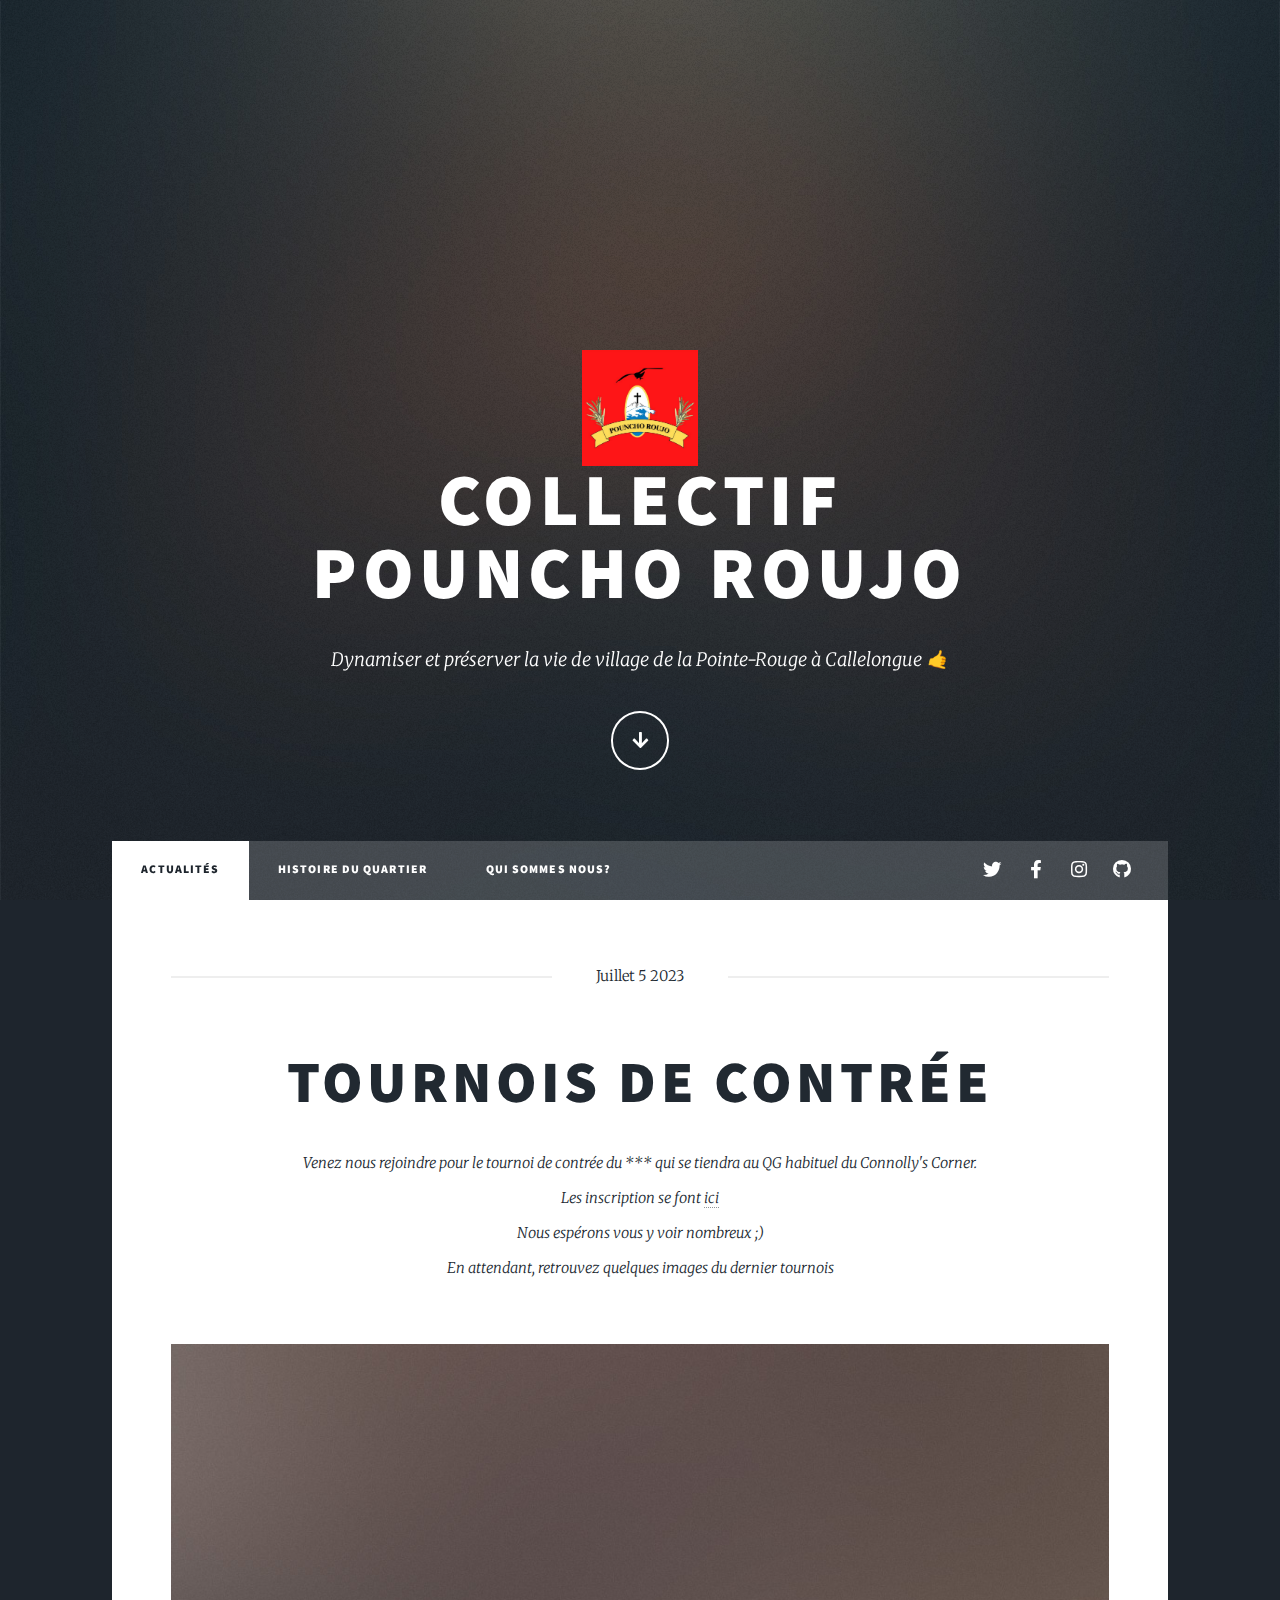
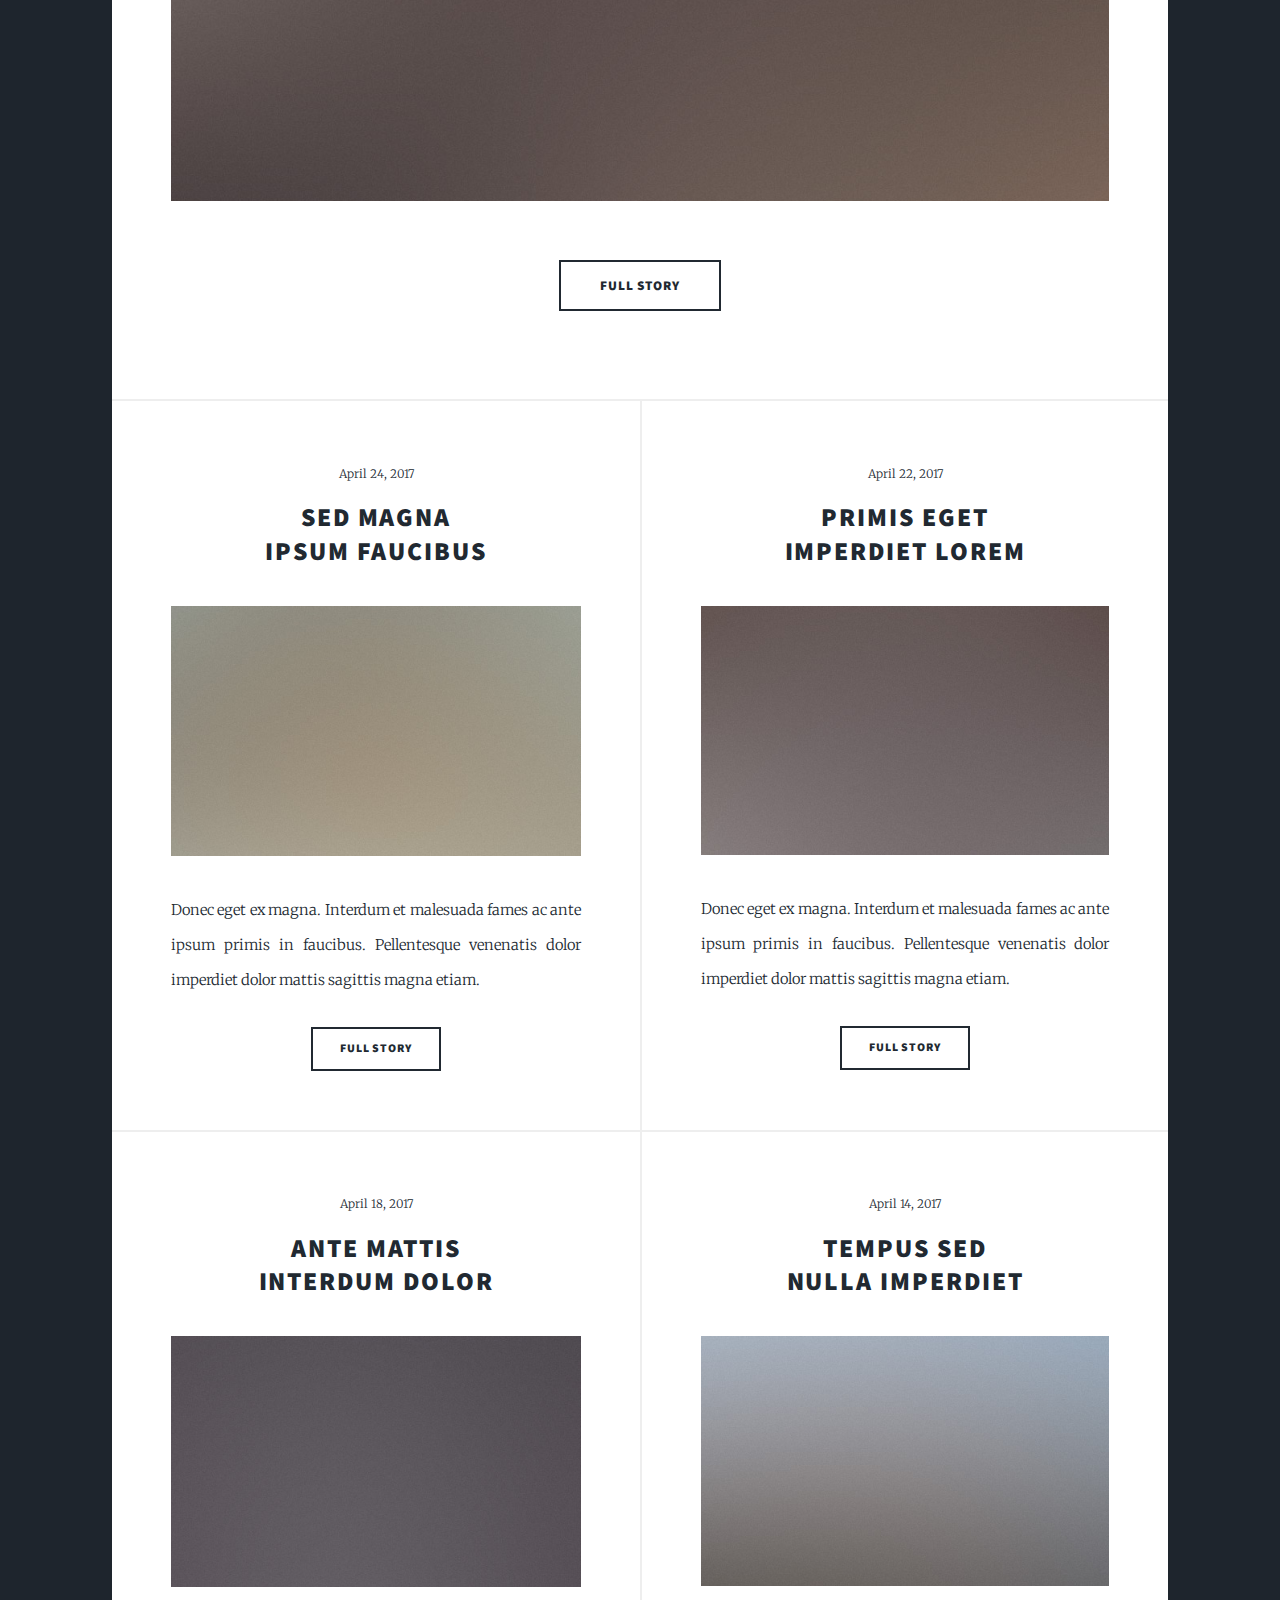
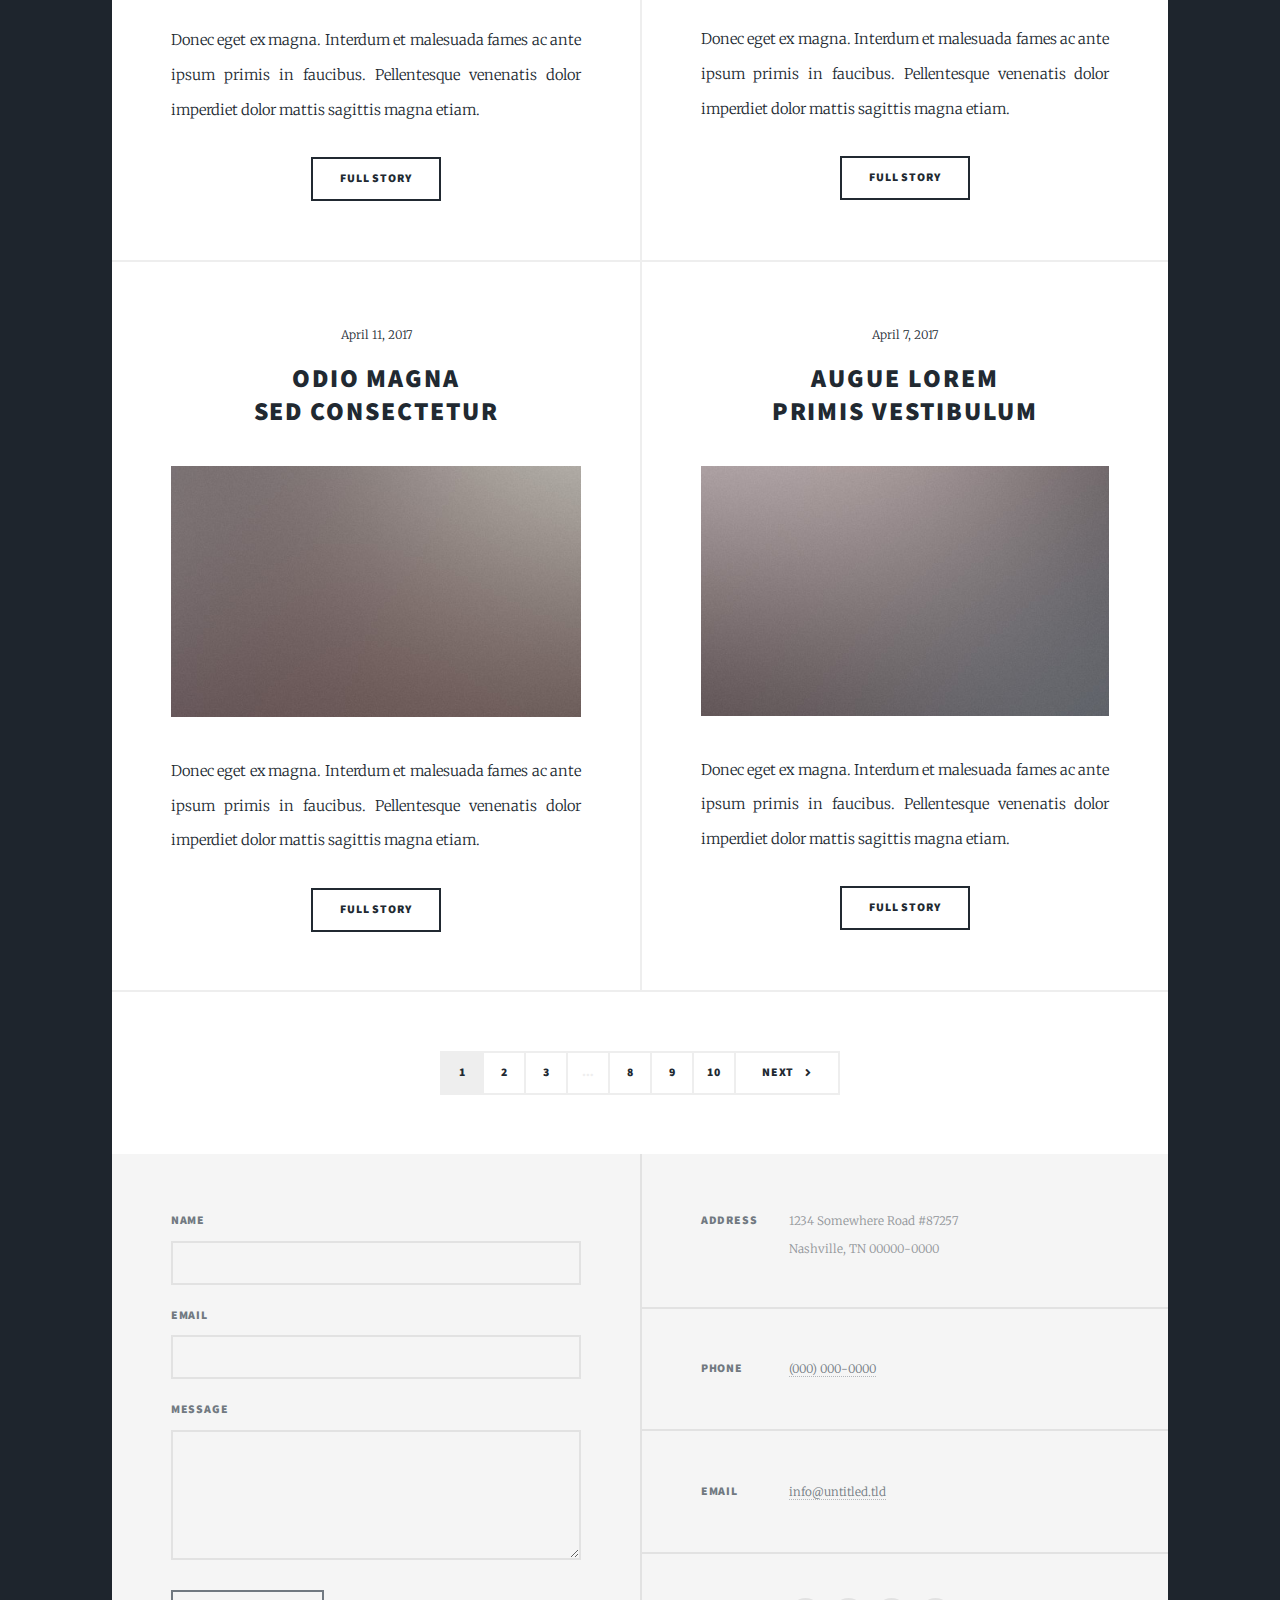
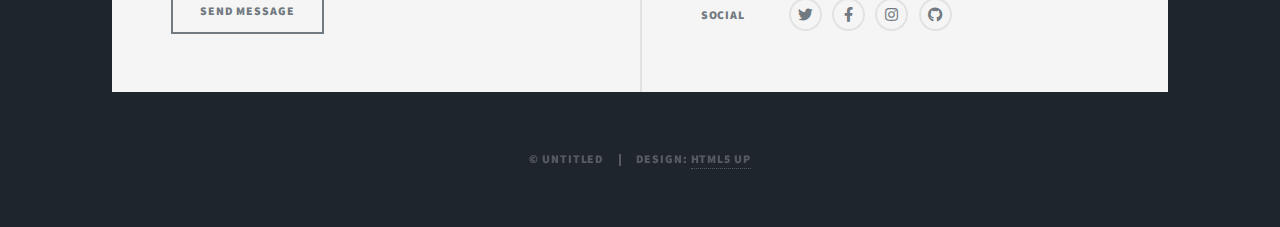
==== index.html @ 48657893 "first commit" ====
<!DOCTYPE HTML>
<!--
	Massively by HTML5 UP
	html5up.net | @ajlkn
	Free for personal and commercial use under the CCA 3.0 license (html5up.net/license)
-->
<html>
	<head>
		<title>Collectif Pouncho Roujo</title>
		<meta charset="utf-8" />
		<meta name="viewport" content="width=device-width, initial-scale=1, user-scalable=no" />
		<link rel="stylesheet" href="assets/css/main.css" />
		<noscript><link rel="stylesheet" href="assets/css/noscript.css" /></noscript>
	</head>
	<body class="is-preload">

		<!-- Wrapper -->
			<div id="wrapper" class="fade-in"
			>

				<!-- Intro -->
					<div id="intro">
						<img class="mainlogo" src="./images/pLogo.png" alt="petit logo" width="10%">
						<h1>Collectif<br />
							Pouncho Roujo</h1>
						<p>Dynamiser et préserver la vie de village de la Pointe-Rouge à Callelongue 🤙</p>
						<ul class="actions">
							<li><a href="#header" class="button icon solid solo fa-arrow-down scrolly">Continue</a></li>
						</ul>
					</div>

				<!-- Header -->
					<header id="header">
						<a href="index.html" class="logo">Actualités</a>
					</header>

				<!-- Nav -->
					<nav id="nav">
						<ul class="links">
							<li class="active"><a href="index.html">Actualités</a></li>
							<li><a href="generic.html">Histoire du quartier</a></li>
							<li><a href="elements.html">Qui sommes nous?</a></li>
						</ul>
						<ul class="icons">
							<li><a href="#" class="icon brands fa-twitter"><span class="label">Twitter</span></a></li>
							<li><a href="#" class="icon brands fa-facebook-f"><span class="label">Facebook</span></a></li>
							<li><a href="https://www.instagram.com/pouncho_roujo/" class="icon brands fa-instagram"><span class="label">Instagram</span></a></li>
							<li><a href="#" class="icon brands fa-github"><span class="label">GitHub</span></a></li>
						</ul>
					</nav>

				<!-- Main -->
					<div id="main">

						<!-- Featured Post -->
							<article class="post featured">
								<header class="major">
									<span class="date">Juillet 5 2023</span>
									<h2><a href="#">Tournois de contrée</a></h2>
									<p>Venez nous rejoindre pour le tournoi de contrée du *** qui se tiendra au QG habituel du Connolly's Corner. <br>Les inscription se font <a href="#">ici</a><br>Nous espérons vous y voir nombreux ;) 
										<br>En attendant, retrouvez quelques images du dernier tournois</p>
								</header>
								<a href="#" class="image main"><img src="images/pic01.jpg" alt="" /></a>
								<ul class="actions special">
									<li><a href="#" class="button large">Full Story</a></li>
								</ul>
							</article>

						<!-- Posts -->
							<section class="posts">
								<article>
									<header>
										<span class="date">April 24, 2017</span>
										<h2><a href="#">Sed magna<br />
										ipsum faucibus</a></h2>
									</header>
									<a href="#" class="image fit"><img src="images/pic02.jpg" alt="" /></a>
									<p>Donec eget ex magna. Interdum et malesuada fames ac ante ipsum primis in faucibus. Pellentesque venenatis dolor imperdiet dolor mattis sagittis magna etiam.</p>
									<ul class="actions special">
										<li><a href="#" class="button">Full Story</a></li>
									</ul>
								</article>
								<article>
									<header>
										<span class="date">April 22, 2017</span>
										<h2><a href="#">Primis eget<br />
										imperdiet lorem</a></h2>
									</header>
									<a href="#" class="image fit"><img src="images/pic03.jpg" alt="" /></a>
									<p>Donec eget ex magna. Interdum et malesuada fames ac ante ipsum primis in faucibus. Pellentesque venenatis dolor imperdiet dolor mattis sagittis magna etiam.</p>
									<ul class="actions special">
										<li><a href="#" class="button">Full Story</a></li>
									</ul>
								</article>
								<article>
									<header>
										<span class="date">April 18, 2017</span>
										<h2><a href="#">Ante mattis<br />
										interdum dolor</a></h2>
									</header>
									<a href="#" class="image fit"><img src="images/pic04.jpg" alt="" /></a>
									<p>Donec eget ex magna. Interdum et malesuada fames ac ante ipsum primis in faucibus. Pellentesque venenatis dolor imperdiet dolor mattis sagittis magna etiam.</p>
									<ul class="actions special">
										<li><a href="#" class="button">Full Story</a></li>
									</ul>
								</article>
								<article>
									<header>
										<span class="date">April 14, 2017</span>
										<h2><a href="#">Tempus sed<br />
										nulla imperdiet</a></h2>
									</header>
									<a href="#" class="image fit"><img src="images/pic05.jpg" alt="" /></a>
									<p>Donec eget ex magna. Interdum et malesuada fames ac ante ipsum primis in faucibus. Pellentesque venenatis dolor imperdiet dolor mattis sagittis magna etiam.</p>
									<ul class="actions special">
										<li><a href="#" class="button">Full Story</a></li>
									</ul>
								</article>
								<article>
									<header>
										<span class="date">April 11, 2017</span>
										<h2><a href="#">Odio magna<br />
										sed consectetur</a></h2>
									</header>
									<a href="#" class="image fit"><img src="images/pic06.jpg" alt="" /></a>
									<p>Donec eget ex magna. Interdum et malesuada fames ac ante ipsum primis in faucibus. Pellentesque venenatis dolor imperdiet dolor mattis sagittis magna etiam.</p>
									<ul class="actions special">
										<li><a href="#" class="button">Full Story</a></li>
									</ul>
								</article>
								<article>
									<header>
										<span class="date">April 7, 2017</span>
										<h2><a href="#">Augue lorem<br />
										primis vestibulum</a></h2>
									</header>
									<a href="#" class="image fit"><img src="images/pic07.jpg" alt="" /></a>
									<p>Donec eget ex magna. Interdum et malesuada fames ac ante ipsum primis in faucibus. Pellentesque venenatis dolor imperdiet dolor mattis sagittis magna etiam.</p>
									<ul class="actions special">
										<li><a href="#" class="button">Full Story</a></li>
									</ul>
								</article>
							</section>

						<!-- Footer -->
							<footer>
								<div class="pagination">
									<!--<a href="#" class="previous">Prev</a>-->
									<a href="#" class="page active">1</a>
									<a href="#" class="page">2</a>
									<a href="#" class="page">3</a>
									<span class="extra">&hellip;</span>
									<a href="#" class="page">8</a>
									<a href="#" class="page">9</a>
									<a href="#" class="page">10</a>
									<a href="#" class="next">Next</a>
								</div>
							</footer>

					</div>

				<!-- Footer -->
					<footer id="footer">
						<section>
							<form method="post" action="#">
								<div class="fields">
									<div class="field">
										<label for="name">Name</label>
										<input type="text" name="name" id="name" />
									</div>
									<div class="field">
										<label for="email">Email</label>
										<input type="text" name="email" id="email" />
									</div>
									<div class="field">
										<label for="message">Message</label>
										<textarea name="message" id="message" rows="3"></textarea>
									</div>
								</div>
								<ul class="actions">
									<li><input type="submit" value="Send Message" /></li>
								</ul>
							</form>
						</section>
						<section class="split contact">
							<section class="alt">
								<h3>Address</h3>
								<p>1234 Somewhere Road #87257<br />
								Nashville, TN 00000-0000</p>
							</section>
							<section>
								<h3>Phone</h3>
								<p><a href="#">(000) 000-0000</a></p>
							</section>
							<section>
								<h3>Email</h3>
								<p><a href="#">info@untitled.tld</a></p>
							</section>
							<section>
								<h3>Social</h3>
								<ul class="icons alt">
									<li><a href="#" class="icon brands alt fa-twitter"><span class="label">Twitter</span></a></li>
									<li><a href="#" class="icon brands alt fa-facebook-f"><span class="label">Facebook</span></a></li>
									<li><a href="#" class="icon brands alt fa-instagram"><span class="label">Instagram</span></a></li>
									<li><a href="#" class="icon brands alt fa-github"><span class="label">GitHub</span></a></li>
								</ul>
							</section>
						</section>
					</footer>

				<!-- Copyright -->
					<div id="copyright">
						<ul><li>&copy; Untitled</li><li>Design: <a href="https://html5up.net">HTML5 UP</a></li></ul>
					</div>

			</div>

		<!-- Scripts -->
			<script src="assets/js/jquery.min.js"></script>
			<script src="assets/js/jquery.scrollex.min.js"></script>
			<script src="assets/js/jquery.scrolly.min.js"></script>
			<script src="assets/js/browser.min.js"></script>
			<script src="assets/js/breakpoints.min.js"></script>
			<script src="assets/js/util.js"></script>
			<script src="assets/js/main.js"></script>

	</body>
</html>
---- assets/css/main.css ----
@import url(fontawesome-all.min.css);
@import url("https://fonts.googleapis.com/css?family=Merriweather:300,700,300italic,700italic|Source+Sans+Pro:900");

/*
	Massively by HTML5 UP
	html5up.net | @ajlkn
	Free for personal and commercial use under the CCA 3.0 license (html5up.net/license)
*/

html, body, div, span, applet, object,
iframe, h1, h2, h3, h4, h5, h6, p, blockquote,
pre, a, abbr, acronym, address, big, cite,
code, del, dfn, em, img, ins, kbd, q, s, samp,
small, strike, strong, sub, sup, tt, var, b,
u, i, center, dl, dt, dd, ol, ul, li, fieldset,
form, label, legend, table, caption, tbody,
tfoot, thead, tr, th, td, article, aside,
canvas, details, embed, figure, figcaption,
footer, header, hgroup, menu, nav, output, ruby,
section, summary, time, mark, audio, video {
	margin: 0;
	padding: 0;
	border: 0;
	font-size: 100%;
	font: inherit;
	vertical-align: baseline;}

article, aside, details, figcaption, figure,
footer, header, hgroup, menu, nav, section {
	display: block;}

body {
	line-height: 1;
}

ol, ul {
	list-style: none;
}

blockquote, q {
	quotes: none;
}

	blockquote:before, blockquote:after, q:before, q:after {
		content: '';
		content: none;
	}

table {
	border-collapse: collapse;
	border-spacing: 0;
}

body {
	-webkit-text-size-adjust: none;
}

mark {
	background-color: transparent;
	color: inherit;
}

input::-moz-focus-inner {
	border: 0;
	padding: 0;
}

input, select, textarea {
	-moz-appearance: none;
	-webkit-appearance: none;
	-ms-appearance: none;
	appearance: none;
}

/* Basic */

	@-ms-viewport {
		width: device-width;
	}

	body {
		-ms-overflow-style: scrollbar;
	}

	@media screen and (max-width: 480px) {

		html, body {
			min-width: 320px;
		}

	}

	html {
		box-sizing: border-box;
	}

	*, *:before, *:after {
		box-sizing: inherit;
	}

	body {
		background-color: #1e252d;
	}

		body.is-preload *, body.is-preload *:before, body.is-preload *:after {
			-moz-animation: none !important;
			-webkit-animation: none !important;
			-ms-animation: none !important;
			animation: none !important;
			-moz-transition: none !important;
			-webkit-transition: none !important;
			-ms-transition: none !important;
			transition: none !important;
		}

/* Type */

	html {
		font-size: 16pt;
	}

		@media screen and (max-width: 1680px) {

			html {
				font-size: 12pt;
			}

		}

		@media screen and (max-width: 1280px) {

			html {
				font-size: 11pt;
			}

		}

		@media screen and (max-width: 360px) {

			html {
				font-size: 10pt;
			}

		}

	body {
		color: #212931;
	}

	body, input, select, textarea {
		font-family: "Merriweather", Georgia, serif;
		font-weight: 300;
		font-size: 1rem;
		line-height: 2.375;
	}

	a {
		-moz-transition: color 0.2s ease-in-out, background-color 0.2s ease-in-out, border-color 0.2s ease-in-out, box-shadow 0.2s ease-in-out;
		-webkit-transition: color 0.2s ease-in-out, background-color 0.2s ease-in-out, border-color 0.2s ease-in-out, box-shadow 0.2s ease-in-out;
		-ms-transition: color 0.2s ease-in-out, background-color 0.2s ease-in-out, border-color 0.2s ease-in-out, box-shadow 0.2s ease-in-out;
		transition: color 0.2s ease-in-out, background-color 0.2s ease-in-out, border-color 0.2s ease-in-out, box-shadow 0.2s ease-in-out;
		border-bottom: dotted 1px;
		text-decoration: none;
	}

		a:hover {
			border-bottom-color: transparent;
		}

	strong, b {
		font-weight: 600;
	}

	em, i {
		font-style: italic;
	}

	p {
		text-align: justify;
		margin: 0 0 2rem 0;
	}

	h1, h2, h3, h4, h5, h6 {
		font-family: "Source Sans Pro", Helvetica, sans-serif;
		font-weight: 900;
		line-height: 1.5;
		letter-spacing: 0.075em;
		text-transform: uppercase;
		margin: 0 0 1rem 0;
	}

		h1 a, h2 a, h3 a, h4 a, h5 a, h6 a {
			border-bottom: 0;
			color: inherit;
			text-decoration: none;
		}

	h1 {
		font-size: 4rem;
		line-height: 1.1;
		margin: 0 0 2rem 0;
	}

	h2 {
		font-size: 1.75rem;
		line-height: 1.3;
		margin: 0 0 1.5rem 0;
	}

	h3 {
		font-size: 1.25rem;
		margin: 0 0 1.5rem 0;
	}

	h4 {
		font-size: 1rem;
	}

	h5 {
		font-size: 0.9rem;
	}

	h6 {
		font-size: 0.8rem;
	}

	sub {
		font-size: 0.8rem;
		position: relative;
		top: 0.5rem;
	}

	sup {
		font-size: 0.8rem;
		position: relative;
		top: -0.5rem;
	}

	blockquote {
		border-left: solid 4px;
		font-style: italic;
		margin: 0 0 2rem 0;
		padding: 0.5rem 0 0.5rem 2rem;
	}

	code {
		border: solid 2px;
		font-family: "Courier New", monospace;
		font-size: 0.9rem;
		margin: 0 0.25rem;
		padding: 0.25rem 0.65rem;
	}

	pre {
		-webkit-overflow-scrolling: touch;
		font-family: "Courier New", monospace;
		font-size: 0.9rem;
		margin: 0 0 2rem 0;
	}

		pre code {
			display: block;
			line-height: 1.75;
			padding: 1rem 1.5rem;
			overflow-x: auto;
		}

	hr {
		border: 0;
		border-bottom: solid 2px;
		margin: 3rem 0;
	}

		hr.major {
			margin: 5rem 0;
		}

	.align-left {
		text-align: left;
	}

	.align-center {
		text-align: center;
	}

	.align-right {
		text-align: right;
	}

	input, select, textarea {
		color: #212931;
	}

	a {
		color: #212931;
		border-bottom-color: rgba(33, 41, 49, 0.5);
	}

		a:hover {
			border-bottom-color: transparent;
			color: #18bfef !important;
		}

	strong, b {
		color: #212931;
	}

	h1, h2, h3, h4, h5, h6 {
		color: #212931;
	}

	blockquote {
		border-left-color: #eeeeee;
	}

	code {
		background: rgba(220, 220, 220, 0.25);
		border-color: #eeeeee;
	}

	hr {
		border-bottom-color: #eeeeee;
	}

/* Row */

	.row {
		display: flex;
		flex-wrap: wrap;
		box-sizing: border-box;
		align-items: stretch;
	}

		.row > * {
			box-sizing: border-box;
		}

		.row.gtr-uniform > * > :last-child {
			margin-bottom: 0;
		}

		.row.aln-left {
			justify-content: flex-start;
		}

		.row.aln-center {
			justify-content: center;
		}

		.row.aln-right {
			justify-content: flex-end;
		}

		.row.aln-top {
			align-items: flex-start;
		}

		.row.aln-middle {
			align-items: center;
		}

		.row.aln-bottom {
			align-items: flex-end;
		}

		.row > .imp {
			order: -1;
		}

		.row > .col-1 {
			width: 8.33333%;
		}

		.row > .off-1 {
			margin-left: 8.33333%;
		}

		.row > .col-2 {
			width: 16.66667%;
		}

		.row > .off-2 {
			margin-left: 16.66667%;
		}

		.row > .col-3 {
			width: 25%;
		}

		.row > .off-3 {
			margin-left: 25%;
		}

		.row > .col-4 {
			width: 33.33333%;
		}

		.row > .off-4 {
			margin-left: 33.33333%;
		}

		.row > .col-5 {
			width: 41.66667%;
		}

		.row > .off-5 {
			margin-left: 41.66667%;
		}

		.row > .col-6 {
			width: 50%;
		}

		.row > .off-6 {
			margin-left: 50%;
		}

		.row > .col-7 {
			width: 58.33333%;
		}

		.row > .off-7 {
			margin-left: 58.33333%;
		}

		.row > .col-8 {
			width: 66.66667%;
		}

		.row > .off-8 {
			margin-left: 66.66667%;
		}

		.row > .col-9 {
			width: 75%;
		}

		.row > .off-9 {
			margin-left: 75%;
		}

		.row > .col-10 {
			width: 83.33333%;
		}

		.row > .off-10 {
			margin-left: 83.33333%;
		}

		.row > .col-11 {
			width: 91.66667%;
		}

		.row > .off-11 {
			margin-left: 91.66667%;
		}

		.row > .col-12 {
			width: 100%;
		}

		.row > .off-12 {
			margin-left: 100%;
		}

		.row.gtr-0 {
			margin-top: 0;
			margin-left: 0rem;
		}

			.row.gtr-0 > * {
				padding: 0 0 0 0rem;
			}

			.row.gtr-0.gtr-uniform {
				margin-top: 0rem;
			}

				.row.gtr-0.gtr-uniform > * {
					padding-top: 0rem;
				}

		.row.gtr-25 {
			margin-top: 0;
			margin-left: -0.375rem;
		}

			.row.gtr-25 > * {
				padding: 0 0 0 0.375rem;
			}

			.row.gtr-25.gtr-uniform {
				margin-top: -0.375rem;
			}

				.row.gtr-25.gtr-uniform > * {
					padding-top: 0.375rem;
				}

		.row.gtr-50 {
			margin-top: 0;
			margin-left: -0.75rem;
		}

			.row.gtr-50 > * {
				padding: 0 0 0 0.75rem;
			}

			.row.gtr-50.gtr-uniform {
				margin-top: -0.75rem;
			}

				.row.gtr-50.gtr-uniform > * {
					padding-top: 0.75rem;
				}

		.row {
			margin-top: 0;
			margin-left: -1.5rem;
		}

			.row > * {
				padding: 0 0 0 1.5rem;
			}

			.row.gtr-uniform {
				margin-top: -1.5rem;
			}

				.row.gtr-uniform > * {
					padding-top: 1.5rem;
				}

		.row.gtr-150 {
			margin-top: 0;
			margin-left: -2.25rem;
		}

			.row.gtr-150 > * {
				padding: 0 0 0 2.25rem;
			}

			.row.gtr-150.gtr-uniform {
				margin-top: -2.25rem;
			}

				.row.gtr-150.gtr-uniform > * {
					padding-top: 2.25rem;
				}

		.row.gtr-200 {
			margin-top: 0;
			margin-left: -3rem;
		}

			.row.gtr-200 > * {
				padding: 0 0 0 3rem;
			}

			.row.gtr-200.gtr-uniform {
				margin-top: -3rem;
			}

				.row.gtr-200.gtr-uniform > * {
					padding-top: 3rem;
				}

		@media screen and (max-width: 1680px) {

			.row {
				display: flex;
				flex-wrap: wrap;
				box-sizing: border-box;
				align-items: stretch;
			}

				.row > * {
					box-sizing: border-box;
				}

				.row.gtr-uniform > * > :last-child {
					margin-bottom: 0;
				}

				.row.aln-left {
					justify-content: flex-start;
				}

				.row.aln-center {
					justify-content: center;
				}

				.row.aln-right {
					justify-content: flex-end;
				}

				.row.aln-top {
					align-items: flex-start;
				}

				.row.aln-middle {
					align-items: center;
				}

				.row.aln-bottom {
					align-items: flex-end;
				}

				.row > .imp-xlarge {
					order: -1;
				}

				.row > .col-1-xlarge {
					width: 8.33333%;
				}

				.row > .off-1-xlarge {
					margin-left: 8.33333%;
				}

				.row > .col-2-xlarge {
					width: 16.66667%;
				}

				.row > .off-2-xlarge {
					margin-left: 16.66667%;
				}

				.row > .col-3-xlarge {
					width: 25%;
				}

				.row > .off-3-xlarge {
					margin-left: 25%;
				}

				.row > .col-4-xlarge {
					width: 33.33333%;
				}

				.row > .off-4-xlarge {
					margin-left: 33.33333%;
				}

				.row > .col-5-xlarge {
					width: 41.66667%;
				}

				.row > .off-5-xlarge {
					margin-left: 41.66667%;
				}

				.row > .col-6-xlarge {
					width: 50%;
				}

				.row > .off-6-xlarge {
					margin-left: 50%;
				}

				.row > .col-7-xlarge {
					width: 58.33333%;
				}

				.row > .off-7-xlarge {
					margin-left: 58.33333%;
				}

				.row > .col-8-xlarge {
					width: 66.66667%;
				}

				.row > .off-8-xlarge {
					margin-left: 66.66667%;
				}

				.row > .col-9-xlarge {
					width: 75%;
				}

				.row > .off-9-xlarge {
					margin-left: 75%;
				}

				.row > .col-10-xlarge {
					width: 83.33333%;
				}

				.row > .off-10-xlarge {
					margin-left: 83.33333%;
				}

				.row > .col-11-xlarge {
					width: 91.66667%;
				}

				.row > .off-11-xlarge {
					margin-left: 91.66667%;
				}

				.row > .col-12-xlarge {
					width: 100%;
				}

				.row > .off-12-xlarge {
					margin-left: 100%;
				}

				.row.gtr-0 {
					margin-top: 0;
					margin-left: 0rem;
				}

					.row.gtr-0 > * {
						padding: 0 0 0 0rem;
					}

					.row.gtr-0.gtr-uniform {
						margin-top: 0rem;
					}

						.row.gtr-0.gtr-uniform > * {
							padding-top: 0rem;
						}

				.row.gtr-25 {
					margin-top: 0;
					margin-left: -0.375rem;
				}

					.row.gtr-25 > * {
						padding: 0 0 0 0.375rem;
					}

					.row.gtr-25.gtr-uniform {
						margin-top: -0.375rem;
					}

						.row.gtr-25.gtr-uniform > * {
							padding-top: 0.375rem;
						}

				.row.gtr-50 {
					margin-top: 0;
					margin-left: -0.75rem;
				}

					.row.gtr-50 > * {
						padding: 0 0 0 0.75rem;
					}

					.row.gtr-50.gtr-uniform {
						margin-top: -0.75rem;
					}

						.row.gtr-50.gtr-uniform > * {
							padding-top: 0.75rem;
						}

				.row {
					margin-top: 0;
					margin-left: -1.5rem;
				}

					.row > * {
						padding: 0 0 0 1.5rem;
					}

					.row.gtr-uniform {
						margin-top: -1.5rem;
					}

						.row.gtr-uniform > * {
							padding-top: 1.5rem;
						}

				.row.gtr-150 {
					margin-top: 0;
					margin-left: -2.25rem;
				}

					.row.gtr-150 > * {
						padding: 0 0 0 2.25rem;
					}

					.row.gtr-150.gtr-uniform {
						margin-top: -2.25rem;
					}

						.row.gtr-150.gtr-uniform > * {
							padding-top: 2.25rem;
						}

				.row.gtr-200 {
					margin-top: 0;
					margin-left: -3rem;
				}

					.row.gtr-200 > * {
						padding: 0 0 0 3rem;
					}

					.row.gtr-200.gtr-uniform {
						margin-top: -3rem;
					}

						.row.gtr-200.gtr-uniform > * {
							padding-top: 3rem;
						}

		}

		@media screen and (max-width: 1280px) {

			.row {
				display: flex;
				flex-wrap: wrap;
				box-sizing: border-box;
				align-items: stretch;
			}

				.row > * {
					box-sizing: border-box;
				}

				.row.gtr-uniform > * > :last-child {
					margin-bottom: 0;
				}

				.row.aln-left {
					justify-content: flex-start;
				}

				.row.aln-center {
					justify-content: center;
				}

				.row.aln-right {
					justify-content: flex-end;
				}

				.row.aln-top {
					align-items: flex-start;
				}

				.row.aln-middle {
					align-items: center;
				}

				.row.aln-bottom {
					align-items: flex-end;
				}

				.row > .imp-large {
					order: -1;
				}

				.row > .col-1-large {
					width: 8.33333%;
				}

				.row > .off-1-large {
					margin-left: 8.33333%;
				}

				.row > .col-2-large {
					width: 16.66667%;
				}

				.row > .off-2-large {
					margin-left: 16.66667%;
				}

				.row > .col-3-large {
					width: 25%;
				}

				.row > .off-3-large {
					margin-left: 25%;
				}

				.row > .col-4-large {
					width: 33.33333%;
				}

				.row > .off-4-large {
					margin-left: 33.33333%;
				}

				.row > .col-5-large {
					width: 41.66667%;
				}

				.row > .off-5-large {
					margin-left: 41.66667%;
				}

				.row > .col-6-large {
					width: 50%;
				}

				.row > .off-6-large {
					margin-left: 50%;
				}

				.row > .col-7-large {
					width: 58.33333%;
				}

				.row > .off-7-large {
					margin-left: 58.33333%;
				}

				.row > .col-8-large {
					width: 66.66667%;
				}

				.row > .off-8-large {
					margin-left: 66.66667%;
				}

				.row > .col-9-large {
					width: 75%;
				}

				.row > .off-9-large {
					margin-left: 75%;
				}

				.row > .col-10-large {
					width: 83.33333%;
				}

				.row > .off-10-large {
					margin-left: 83.33333%;
				}

				.row > .col-11-large {
					width: 91.66667%;
				}

				.row > .off-11-large {
					margin-left: 91.66667%;
				}

				.row > .col-12-large {
					width: 100%;
				}

				.row > .off-12-large {
					margin-left: 100%;
				}

				.row.gtr-0 {
					margin-top: 0;
					margin-left: 0rem;
				}

					.row.gtr-0 > * {
						padding: 0 0 0 0rem;
					}

					.row.gtr-0.gtr-uniform {
						margin-top: 0rem;
					}

						.row.gtr-0.gtr-uniform > * {
							padding-top: 0rem;
						}

				.row.gtr-25 {
					margin-top: 0;
					margin-left: -0.375rem;
				}

					.row.gtr-25 > * {
						padding: 0 0 0 0.375rem;
					}

					.row.gtr-25.gtr-uniform {
						margin-top: -0.375rem;
					}

						.row.gtr-25.gtr-uniform > * {
							padding-top: 0.375rem;
						}

				.row.gtr-50 {
					margin-top: 0;
					margin-left: -0.75rem;
				}

					.row.gtr-50 > * {
						padding: 0 0 0 0.75rem;
					}

					.row.gtr-50.gtr-uniform {
						margin-top: -0.75rem;
					}

						.row.gtr-50.gtr-uniform > * {
							padding-top: 0.75rem;
						}

				.row {
					margin-top: 0;
					margin-left: -1.5rem;
				}

					.row > * {
						padding: 0 0 0 1.5rem;
					}

					.row.gtr-uniform {
						margin-top: -1.5rem;
					}

						.row.gtr-uniform > * {
							padding-top: 1.5rem;
						}

				.row.gtr-150 {
					margin-top: 0;
					margin-left: -2.25rem;
				}

					.row.gtr-150 > * {
						padding: 0 0 0 2.25rem;
					}

					.row.gtr-150.gtr-uniform {
						margin-top: -2.25rem;
					}

						.row.gtr-150.gtr-uniform > * {
							padding-top: 2.25rem;
						}

				.row.gtr-200 {
					margin-top: 0;
					margin-left: -3rem;
				}

					.row.gtr-200 > * {
						padding: 0 0 0 3rem;
					}

					.row.gtr-200.gtr-uniform {
						margin-top: -3rem;
					}

						.row.gtr-200.gtr-uniform > * {
							padding-top: 3rem;
						}

		}

		@media screen and (max-width: 980px) {

			.row {
				display: flex;
				flex-wrap: wrap;
				box-sizing: border-box;
				align-items: stretch;
			}

				.row > * {
					box-sizing: border-box;
				}

				.row.gtr-uniform > * > :last-child {
					margin-bottom: 0;
				}

				.row.aln-left {
					justify-content: flex-start;
				}

				.row.aln-center {
					justify-content: center;
				}

				.row.aln-right {
					justify-content: flex-end;
				}

				.row.aln-top {
					align-items: flex-start;
				}

				.row.aln-middle {
					align-items: center;
				}

				.row.aln-bottom {
					align-items: flex-end;
				}

				.row > .imp-medium {
					order: -1;
				}

				.row > .col-1-medium {
					width: 8.33333%;
				}

				.row > .off-1-medium {
					margin-left: 8.33333%;
				}

				.row > .col-2-medium {
					width: 16.66667%;
				}

				.row > .off-2-medium {
					margin-left: 16.66667%;
				}

				.row > .col-3-medium {
					width: 25%;
				}

				.row > .off-3-medium {
					margin-left: 25%;
				}

				.row > .col-4-medium {
					width: 33.33333%;
				}

				.row > .off-4-medium {
					margin-left: 33.33333%;
				}

				.row > .col-5-medium {
					width: 41.66667%;
				}

				.row > .off-5-medium {
					margin-left: 41.66667%;
				}

				.row > .col-6-medium {
					width: 50%;
				}

				.row > .off-6-medium {
					margin-left: 50%;
				}

				.row > .col-7-medium {
					width: 58.33333%;
				}

				.row > .off-7-medium {
					margin-left: 58.33333%;
				}

				.row > .col-8-medium {
					width: 66.66667%;
				}

				.row > .off-8-medium {
					margin-left: 66.66667%;
				}

				.row > .col-9-medium {
					width: 75%;
				}

				.row > .off-9-medium {
					margin-left: 75%;
				}

				.row > .col-10-medium {
					width: 83.33333%;
				}

				.row > .off-10-medium {
					margin-left: 83.33333%;
				}

				.row > .col-11-medium {
					width: 91.66667%;
				}

				.row > .off-11-medium {
					margin-left: 91.66667%;
				}

				.row > .col-12-medium {
					width: 100%;
				}

				.row > .off-12-medium {
					margin-left: 100%;
				}

				.row.gtr-0 {
					margin-top: 0;
					margin-left: 0rem;
				}

					.row.gtr-0 > * {
						padding: 0 0 0 0rem;
					}

					.row.gtr-0.gtr-uniform {
						margin-top: 0rem;
					}

						.row.gtr-0.gtr-uniform > * {
							padding-top: 0rem;
						}

				.row.gtr-25 {
					margin-top: 0;
					margin-left: -0.375rem;
				}

					.row.gtr-25 > * {
						padding: 0 0 0 0.375rem;
					}

					.row.gtr-25.gtr-uniform {
						margin-top: -0.375rem;
					}

						.row.gtr-25.gtr-uniform > * {
							padding-top: 0.375rem;
						}

				.row.gtr-50 {
					margin-top: 0;
					margin-left: -0.75rem;
				}

					.row.gtr-50 > * {
						padding: 0 0 0 0.75rem;
					}

					.row.gtr-50.gtr-uniform {
						margin-top: -0.75rem;
					}

						.row.gtr-50.gtr-uniform > * {
							padding-top: 0.75rem;
						}

				.row {
					margin-top: 0;
					margin-left: -1.5rem;
				}

					.row > * {
						padding: 0 0 0 1.5rem;
					}

					.row.gtr-uniform {
						margin-top: -1.5rem;
					}

						.row.gtr-uniform > * {
							padding-top: 1.5rem;
						}

				.row.gtr-150 {
					margin-top: 0;
					margin-left: -2.25rem;
				}

					.row.gtr-150 > * {
						padding: 0 0 0 2.25rem;
					}

					.row.gtr-150.gtr-uniform {
						margin-top: -2.25rem;
					}

						.row.gtr-150.gtr-uniform > * {
							padding-top: 2.25rem;
						}

				.row.gtr-200 {
					margin-top: 0;
					margin-left: -3rem;
				}

					.row.gtr-200 > * {
						padding: 0 0 0 3rem;
					}

					.row.gtr-200.gtr-uniform {
						margin-top: -3rem;
					}

						.row.gtr-200.gtr-uniform > * {
							padding-top: 3rem;
						}

		}

		@media screen and (max-width: 736px) {

			.row {
				display: flex;
				flex-wrap: wrap;
				box-sizing: border-box;
				align-items: stretch;
			}

				.row > * {
					box-sizing: border-box;
				}

				.row.gtr-uniform > * > :last-child {
					margin-bottom: 0;
				}

				.row.aln-left {
					justify-content: flex-start;
				}

				.row.aln-center {
					justify-content: center;
				}

				.row.aln-right {
					justify-content: flex-end;
				}

				.row.aln-top {
					align-items: flex-start;
				}

				.row.aln-middle {
					align-items: center;
				}

				.row.aln-bottom {
					align-items: flex-end;
				}

				.row > .imp-small {
					order: -1;
				}

				.row > .col-1-small {
					width: 8.33333%;
				}

				.row > .off-1-small {
					margin-left: 8.33333%;
				}

				.row > .col-2-small {
					width: 16.66667%;
				}

				.row > .off-2-small {
					margin-left: 16.66667%;
				}

				.row > .col-3-small {
					width: 25%;
				}

				.row > .off-3-small {
					margin-left: 25%;
				}

				.row > .col-4-small {
					width: 33.33333%;
				}

				.row > .off-4-small {
					margin-left: 33.33333%;
				}

				.row > .col-5-small {
					width: 41.66667%;
				}

				.row > .off-5-small {
					margin-left: 41.66667%;
				}

				.row > .col-6-small {
					width: 50%;
				}

				.row > .off-6-small {
					margin-left: 50%;
				}

				.row > .col-7-small {
					width: 58.33333%;
				}

				.row > .off-7-small {
					margin-left: 58.33333%;
				}

				.row > .col-8-small {
					width: 66.66667%;
				}

				.row > .off-8-small {
					margin-left: 66.66667%;
				}

				.row > .col-9-small {
					width: 75%;
				}

				.row > .off-9-small {
					margin-left: 75%;
				}

				.row > .col-10-small {
					width: 83.33333%;
				}

				.row > .off-10-small {
					margin-left: 83.33333%;
				}

				.row > .col-11-small {
					width: 91.66667%;
				}

				.row > .off-11-small {
					margin-left: 91.66667%;
				}

				.row > .col-12-small {
					width: 100%;
				}

				.row > .off-12-small {
					margin-left: 100%;
				}

				.row.gtr-0 {
					margin-top: 0;
					margin-left: 0rem;
				}

					.row.gtr-0 > * {
						padding: 0 0 0 0rem;
					}

					.row.gtr-0.gtr-uniform {
						margin-top: 0rem;
					}

						.row.gtr-0.gtr-uniform > * {
							padding-top: 0rem;
						}

				.row.gtr-25 {
					margin-top: 0;
					margin-left: -0.375rem;
				}

					.row.gtr-25 > * {
						padding: 0 0 0 0.375rem;
					}

					.row.gtr-25.gtr-uniform {
						margin-top: -0.375rem;
					}

						.row.gtr-25.gtr-uniform > * {
							padding-top: 0.375rem;
						}

				.row.gtr-50 {
					margin-top: 0;
					margin-left: -0.75rem;
				}

					.row.gtr-50 > * {
						padding: 0 0 0 0.75rem;
					}

					.row.gtr-50.gtr-uniform {
						margin-top: -0.75rem;
					}

						.row.gtr-50.gtr-uniform > * {
							padding-top: 0.75rem;
						}

				.row {
					margin-top: 0;
					margin-left: -1.5rem;
				}

					.row > * {
						padding: 0 0 0 1.5rem;
					}

					.row.gtr-uniform {
						margin-top: -1.5rem;
					}

						.row.gtr-uniform > * {
							padding-top: 1.5rem;
						}

				.row.gtr-150 {
					margin-top: 0;
					margin-left: -2.25rem;
				}

					.row.gtr-150 > * {
						padding: 0 0 0 2.25rem;
					}

					.row.gtr-150.gtr-uniform {
						margin-top: -2.25rem;
					}

						.row.gtr-150.gtr-uniform > * {
							padding-top: 2.25rem;
						}

				.row.gtr-200 {
					margin-top: 0;
					margin-left: -3rem;
				}

					.row.gtr-200 > * {
						padding: 0 0 0 3rem;
					}

					.row.gtr-200.gtr-uniform {
						margin-top: -3rem;
					}

						.row.gtr-200.gtr-uniform > * {
							padding-top: 3rem;
						}

		}

		@media screen and (max-width: 480px) {

			.row {
				display: flex;
				flex-wrap: wrap;
				box-sizing: border-box;
				align-items: stretch;
			}

				.row > * {
					box-sizing: border-box;
				}

				.row.gtr-uniform > * > :last-child {
					margin-bottom: 0;
				}

				.row.aln-left {
					justify-content: flex-start;
				}

				.row.aln-center {
					justify-content: center;
				}

				.row.aln-right {
					justify-content: flex-end;
				}

				.row.aln-top {
					align-items: flex-start;
				}

				.row.aln-middle {
					align-items: center;
				}

				.row.aln-bottom {
					align-items: flex-end;
				}

				.row > .imp-xsmall {
					order: -1;
				}

				.row > .col-1-xsmall {
					width: 8.33333%;
				}

				.row > .off-1-xsmall {
					margin-left: 8.33333%;
				}

				.row > .col-2-xsmall {
					width: 16.66667%;
				}

				.row > .off-2-xsmall {
					margin-left: 16.66667%;
				}

				.row > .col-3-xsmall {
					width: 25%;
				}

				.row > .off-3-xsmall {
					margin-left: 25%;
				}

				.row > .col-4-xsmall {
					width: 33.33333%;
				}

				.row > .off-4-xsmall {
					margin-left: 33.33333%;
				}

				.row > .col-5-xsmall {
					width: 41.66667%;
				}

				.row > .off-5-xsmall {
					margin-left: 41.66667%;
				}

				.row > .col-6-xsmall {
					width: 50%;
				}

				.row > .off-6-xsmall {
					margin-left: 50%;
				}

				.row > .col-7-xsmall {
					width: 58.33333%;
				}

				.row > .off-7-xsmall {
					margin-left: 58.33333%;
				}

				.row > .col-8-xsmall {
					width: 66.66667%;
				}

				.row > .off-8-xsmall {
					margin-left: 66.66667%;
				}

				.row > .col-9-xsmall {
					width: 75%;
				}

				.row > .off-9-xsmall {
					margin-left: 75%;
				}

				.row > .col-10-xsmall {
					width: 83.33333%;
				}

				.row > .off-10-xsmall {
					margin-left: 83.33333%;
				}

				.row > .col-11-xsmall {
					width: 91.66667%;
				}

				.row > .off-11-xsmall {
					margin-left: 91.66667%;
				}

				.row > .col-12-xsmall {
					width: 100%;
				}

				.row > .off-12-xsmall {
					margin-left: 100%;
				}

				.row.gtr-0 {
					margin-top: 0;
					margin-left: 0rem;
				}

					.row.gtr-0 > * {
						padding: 0 0 0 0rem;
					}

					.row.gtr-0.gtr-uniform {
						margin-top: 0rem;
					}

						.row.gtr-0.gtr-uniform > * {
							padding-top: 0rem;
						}

				.row.gtr-25 {
					margin-top: 0;
					margin-left: -0.375rem;
				}

					.row.gtr-25 > * {
						padding: 0 0 0 0.375rem;
					}

					.row.gtr-25.gtr-uniform {
						margin-top: -0.375rem;
					}

						.row.gtr-25.gtr-uniform > * {
							padding-top: 0.375rem;
						}

				.row.gtr-50 {
					margin-top: 0;
					margin-left: -0.75rem;
				}

					.row.gtr-50 > * {
						padding: 0 0 0 0.75rem;
					}

					.row.gtr-50.gtr-uniform {
						margin-top: -0.75rem;
					}

						.row.gtr-50.gtr-uniform > * {
							padding-top: 0.75rem;
						}

				.row {
					margin-top: 0;
					margin-left: -1.5rem;
				}

					.row > * {
						padding: 0 0 0 1.5rem;
					}

					.row.gtr-uniform {
						margin-top: -1.5rem;
					}

						.row.gtr-uniform > * {
							padding-top: 1.5rem;
						}

				.row.gtr-150 {
					margin-top: 0;
					margin-left: -2.25rem;
				}

					.row.gtr-150 > * {
						padding: 0 0 0 2.25rem;
					}

					.row.gtr-150.gtr-uniform {
						margin-top: -2.25rem;
					}

						.row.gtr-150.gtr-uniform > * {
							padding-top: 2.25rem;
						}

				.row.gtr-200 {
					margin-top: 0;
					margin-left: -3rem;
				}

					.row.gtr-200 > * {
						padding: 0 0 0 3rem;
					}

					.row.gtr-200.gtr-uniform {
						margin-top: -3rem;
					}

						.row.gtr-200.gtr-uniform > * {
							padding-top: 3rem;
						}

		}

		@media screen and (max-width: 360px) {

			.row {
				display: flex;
				flex-wrap: wrap;
				box-sizing: border-box;
				align-items: stretch;
			}

				.row > * {
					box-sizing: border-box;
				}

				.row.gtr-uniform > * > :last-child {
					margin-bottom: 0;
				}

				.row.aln-left {
					justify-content: flex-start;
				}

				.row.aln-center {
					justify-content: center;
				}

				.row.aln-right {
					justify-content: flex-end;
				}

				.row.aln-top {
					align-items: flex-start;
				}

				.row.aln-middle {
					align-items: center;
				}

				.row.aln-bottom {
					align-items: flex-end;
				}

				.row > .imp-xxsmall {
					order: -1;
				}

				.row > .col-1-xxsmall {
					width: 8.33333%;
				}

				.row > .off-1-xxsmall {
					margin-left: 8.33333%;
				}

				.row > .col-2-xxsmall {
					width: 16.66667%;
				}

				.row > .off-2-xxsmall {
					margin-left: 16.66667%;
				}

				.row > .col-3-xxsmall {
					width: 25%;
				}

				.row > .off-3-xxsmall {
					margin-left: 25%;
				}

				.row > .col-4-xxsmall {
					width: 33.33333%;
				}

				.row > .off-4-xxsmall {
					margin-left: 33.33333%;
				}

				.row > .col-5-xxsmall {
					width: 41.66667%;
				}

				.row > .off-5-xxsmall {
					margin-left: 41.66667%;
				}

				.row > .col-6-xxsmall {
					width: 50%;
				}

				.row > .off-6-xxsmall {
					margin-left: 50%;
				}

				.row > .col-7-xxsmall {
					width: 58.33333%;
				}

				.row > .off-7-xxsmall {
					margin-left: 58.33333%;
				}

				.row > .col-8-xxsmall {
					width: 66.66667%;
				}

				.row > .off-8-xxsmall {
					margin-left: 66.66667%;
				}

				.row > .col-9-xxsmall {
					width: 75%;
				}

				.row > .off-9-xxsmall {
					margin-left: 75%;
				}

				.row > .col-10-xxsmall {
					width: 83.33333%;
				}

				.row > .off-10-xxsmall {
					margin-left: 83.33333%;
				}

				.row > .col-11-xxsmall {
					width: 91.66667%;
				}

				.row > .off-11-xxsmall {
					margin-left: 91.66667%;
				}

				.row > .col-12-xxsmall {
					width: 100%;
				}

				.row > .off-12-xxsmall {
					margin-left: 100%;
				}

				.row.gtr-0 {
					margin-top: 0;
					margin-left: 0rem;
				}

					.row.gtr-0 > * {
						padding: 0 0 0 0rem;
					}

					.row.gtr-0.gtr-uniform {
						margin-top: 0rem;
					}

						.row.gtr-0.gtr-uniform > * {
							padding-top: 0rem;
						}

				.row.gtr-25 {
					margin-top: 0;
					margin-left: -0.375rem;
				}

					.row.gtr-25 > * {
						padding: 0 0 0 0.375rem;
					}

					.row.gtr-25.gtr-uniform {
						margin-top: -0.375rem;
					}

						.row.gtr-25.gtr-uniform > * {
							padding-top: 0.375rem;
						}

				.row.gtr-50 {
					margin-top: 0;
					margin-left: -0.75rem;
				}

					.row.gtr-50 > * {
						padding: 0 0 0 0.75rem;
					}

					.row.gtr-50.gtr-uniform {
						margin-top: -0.75rem;
					}

						.row.gtr-50.gtr-uniform > * {
							padding-top: 0.75rem;
						}

				.row {
					margin-top: 0;
					margin-left: -1.5rem;
				}

					.row > * {
						padding: 0 0 0 1.5rem;
					}

					.row.gtr-uniform {
						margin-top: -1.5rem;
					}

						.row.gtr-uniform > * {
							padding-top: 1.5rem;
						}

				.row.gtr-150 {
					margin-top: 0;
					margin-left: -2.25rem;
				}

					.row.gtr-150 > * {
						padding: 0 0 0 2.25rem;
					}

					.row.gtr-150.gtr-uniform {
						margin-top: -2.25rem;
					}

						.row.gtr-150.gtr-uniform > * {
							padding-top: 2.25rem;
						}

				.row.gtr-200 {
					margin-top: 0;
					margin-left: -3rem;
				}

					.row.gtr-200 > * {
						padding: 0 0 0 3rem;
					}

					.row.gtr-200.gtr-uniform {
						margin-top: -3rem;
					}

						.row.gtr-200.gtr-uniform > * {
							padding-top: 3rem;
						}

		}

/* Box */

	.box {
		border: solid 2px;
		margin-bottom: 2rem;
		padding: 1.5rem;
	}

		.box > :last-child,
		.box > :last-child > :last-child,
		.box > :last-child > :last-child > :last-child {
			margin-bottom: 0;
		}

		.box.alt {
			border: 0;
			border-radius: 0;
			padding: 0;
		}

	.box {
		border-color: #eeeeee;
	}

/* Button */

	input[type="submit"],
	input[type="reset"],
	input[type="button"],
	button,
	.button {
		-moz-appearance: none;
		-webkit-appearance: none;
		-ms-appearance: none;
		appearance: none;
		-moz-transition: background-color 0.2s ease-in-out, box-shadow 0.2s ease-in-out, color 0.2s ease-in-out;
		-webkit-transition: background-color 0.2s ease-in-out, box-shadow 0.2s ease-in-out, color 0.2s ease-in-out;
		-ms-transition: background-color 0.2s ease-in-out, box-shadow 0.2s ease-in-out, color 0.2s ease-in-out;
		transition: background-color 0.2s ease-in-out, box-shadow 0.2s ease-in-out, color 0.2s ease-in-out;
		border: 0;
		border-radius: 0;
		cursor: pointer;
		display: inline-block;
		font-family: "Source Sans Pro", Helvetica, sans-serif;
		font-size: 0.8rem;
		font-weight: 900;
		letter-spacing: 0.075em;
		height: 3rem;
		line-height: 3rem;
		padding: 0 2rem;
		text-align: center;
		text-decoration: none;
		text-transform: uppercase;
		white-space: nowrap;
	}

		input[type="submit"].icon:before,
		input[type="reset"].icon:before,
		input[type="button"].icon:before,
		button.icon:before,
		.button.icon:before {
			margin-right: 0.5rem;
		}

		input[type="submit"].icon.solo,
		input[type="reset"].icon.solo,
		input[type="button"].icon.solo,
		button.icon.solo,
		.button.icon.solo {
			position: relative;
			width: 4rem;
			height: 4rem;
			line-height: 4rem;
			border-radius: 4rem;
			text-indent: 4rem;
			overflow: hidden;
			padding: 0;
			white-space: nowrap;
		}

			input[type="submit"].icon.solo:before,
			input[type="reset"].icon.solo:before,
			input[type="button"].icon.solo:before,
			button.icon.solo:before,
			.button.icon.solo:before {
				position: absolute;
				display: block;
				top: 0;
				left: 0;
				width: inherit;
				height: inherit;
				line-height: inherit;
				font-size: 1.25rem;
				margin-right: 0;
				text-align: center;
				text-indent: 0;
			}

		input[type="submit"].fit,
		input[type="reset"].fit,
		input[type="button"].fit,
		button.fit,
		.button.fit {
			width: 100%;
		}

		input[type="submit"].small,
		input[type="reset"].small,
		input[type="button"].small,
		button.small,
		.button.small {
			font-size: 0.7rem;
			height: 2.5rem;
			line-height: 2.5rem;
			padding: 0 1.5rem;
		}

		input[type="submit"].large,
		input[type="reset"].large,
		input[type="button"].large,
		button.large,
		.button.large {
			font-size: 0.9rem;
			height: 3.5rem;
			line-height: 3.5rem;
			padding: 0 2.75rem;
		}

		@media screen and (max-width: 980px) {

			input[type="submit"],
			input[type="reset"],
			input[type="button"],
			button,
			.button {
				font-size: 0.9rem;
				height: 3.25rem;
				line-height: 3.25rem;
			}

				input[type="submit"].large,
				input[type="reset"].large,
				input[type="button"].large,
				button.large,
				.button.large {
					font-size: 1rem;
					height: 3.75rem;
					line-height: 3.75rem;
				}

		}

		input[type="submit"].disabled, input[type="submit"]:disabled,
		input[type="reset"].disabled,
		input[type="reset"]:disabled,
		input[type="button"].disabled,
		input[type="button"]:disabled,
		button.disabled,
		button:disabled,
		.button.disabled,
		.button:disabled {
			pointer-events: none;
			opacity: 0.25;
		}

	input[type="submit"],
	input[type="reset"],
	input[type="button"],
	button,
	.button {
		background-color: transparent;
		box-shadow: inset 0 0 0 2px #212931;
		color: #212931 !important;
	}

		input[type="submit"]:hover,
		input[type="reset"]:hover,
		input[type="button"]:hover,
		button:hover,
		.button:hover {
			box-shadow: inset 0 0 0 2px #18bfef;
			color: #18bfef !important;
		}

		input[type="submit"].primary,
		input[type="reset"].primary,
		input[type="button"].primary,
		button.primary,
		.button.primary {
			background-color: #212931;
			box-shadow: none;
			color: #ffffff !important;
		}

			input[type="submit"].primary:hover,
			input[type="reset"].primary:hover,
			input[type="button"].primary:hover,
			button.primary:hover,
			.button.primary:hover {
				background-color: #18bfef;
			}

/* Form */

	form {
		margin: 0 0 2rem 0;
	}

		form > :last-child {
			margin-bottom: 0;
		}

		form > .fields {
			display: -moz-flex;
			display: -webkit-flex;
			display: -ms-flex;
			display: flex;
			-moz-flex-wrap: wrap;
			-webkit-flex-wrap: wrap;
			-ms-flex-wrap: wrap;
			flex-wrap: wrap;
			width: calc(100% + 3rem);
			margin: -1.5rem 0 2rem -1.5rem;
		}

			form > .fields > .field {
				-moz-flex-grow: 0;
				-webkit-flex-grow: 0;
				-ms-flex-grow: 0;
				flex-grow: 0;
				-moz-flex-shrink: 0;
				-webkit-flex-shrink: 0;
				-ms-flex-shrink: 0;
				flex-shrink: 0;
				padding: 1.5rem 0 0 1.5rem;
				width: calc(100% - 1.5rem);
			}

				form > .fields > .field.half {
					width: calc(50% - 0.75rem);
				}

				form > .fields > .field.third {
					width: calc(100%/3 - 0.5rem);
				}

				form > .fields > .field.quarter {
					width: calc(25% - 0.375rem);
				}

		@media screen and (max-width: 480px) {

			form > .fields {
				width: calc(100% + 3rem);
				margin: -1.5rem 0 2rem -1.5rem;
			}

				form > .fields > .field {
					padding: 1.5rem 0 0 1.5rem;
					width: calc(100% - 1.5rem);
				}

					form > .fields > .field.half {
						width: calc(100% - 1.5rem);
					}

					form > .fields > .field.third {
						width: calc(100% - 1.5rem);
					}

					form > .fields > .field.quarter {
						width: calc(100% - 1.5rem);
					}

		}

	label {
		display: block;
		font-family: "Source Sans Pro", Helvetica, sans-serif;
		font-weight: 900;
		line-height: 1.5;
		letter-spacing: 0.075em;
		font-size: 0.8rem;
		text-transform: uppercase;
		margin: 0 0 0.75rem 0;
	}

		@media screen and (max-width: 980px) {

			label {
				font-size: 0.9rem;
			}

		}

	input[type="text"],
	input[type="password"],
	input[type="email"],
	select,
	textarea {
		-moz-appearance: none;
		-webkit-appearance: none;
		-ms-appearance: none;
		appearance: none;
		background: transparent;
		border-radius: 0;
		border: solid 2px;
		color: inherit;
		display: block;
		outline: 0;
		padding: 0 1rem;
		text-decoration: none;
		width: 100%;
	}

		input[type="text"]:invalid,
		input[type="password"]:invalid,
		input[type="email"]:invalid,
		select:invalid,
		textarea:invalid {
			box-shadow: none;
		}

	select {
		background-size: 1.25rem;
		background-repeat: no-repeat;
		background-position: calc(100% - 1rem) center;
		height: 3rem;
		padding-right: 3rem;
		text-overflow: ellipsis;
	}

		select:focus::-ms-value {
			background-color: transparent;
		}

		select::-ms-expand {
			display: none;
		}

	input[type="text"],
	input[type="password"],
	input[type="email"],
	select {
		height: 3rem;
	}

	textarea {
		padding: 0.75rem 1rem;
	}

	input[type="checkbox"],
	input[type="radio"] {
		-moz-appearance: none;
		-webkit-appearance: none;
		-ms-appearance: none;
		appearance: none;
		display: block;
		float: left;
		margin-right: -2rem;
		opacity: 0;
		width: 1rem;
		z-index: -1;
	}

		input[type="checkbox"] + label,
		input[type="radio"] + label {
			text-decoration: none;
			cursor: pointer;
			display: inline-block;
			font-size: 1rem;
			letter-spacing: 0;
			font-family: "Merriweather", Georgia, serif;
			text-transform: none;
			font-weight: 300;
			padding-left: 2.8rem;
			padding-right: 1rem;
			position: relative;
		}

			input[type="checkbox"] + label:before,
			input[type="radio"] + label:before {
				-moz-osx-font-smoothing: grayscale;
				-webkit-font-smoothing: antialiased;
				display: inline-block;
				font-style: normal;
				font-variant: normal;
				text-rendering: auto;
				line-height: 1;
				text-transform: none !important;
				font-family: 'Font Awesome 5 Free';
				font-weight: 900;
			}

			input[type="checkbox"] + label:before,
			input[type="radio"] + label:before {
				border-radius: 0;
				border: solid 2px;
				content: '';
				display: inline-block;
				font-size: 0.8rem;
				height: 1.8rem;
				left: 0;
				line-height: 1.65rem;
				position: absolute;
				text-align: center;
				top: -0.125rem;
				width: 1.8rem;
			}

		input[type="checkbox"]:checked + label:before,
		input[type="radio"]:checked + label:before {
			content: '\f00c';
		}

	input[type="checkbox"] + label:before {
		border-radius: 0;
	}

	input[type="radio"] + label:before {
		border-radius: 100%;
	}

	::-webkit-input-placeholder {
		opacity: 1.0;
	}

	:-moz-placeholder {
		opacity: 1.0;
	}

	::-moz-placeholder {
		opacity: 1.0;
	}

	:-ms-input-placeholder {
		opacity: 1.0;
	}

	label {
		color: #212931;
	}

	input[type="text"],
	input[type="password"],
	input[type="email"],
	select,
	textarea {
		border-color: #eeeeee;
	}

		input[type="text"]:focus,
		input[type="password"]:focus,
		input[type="email"]:focus,
		select:focus,
		textarea:focus {
			border-color: #18bfef;
		}

	select {
		background-image: url("data:image/svg+xml;charset=utf8,%3Csvg xmlns='http://www.w3.org/2000/svg' width='40' height='40' preserveAspectRatio='none' viewBox='0 0 40 40'%3E%3Cpath d='M9.4,12.3l10.4,10.4l10.4-10.4c0.2-0.2,0.5-0.4,0.9-0.4c0.3,0,0.6,0.1,0.9,0.4l3.3,3.3c0.2,0.2,0.4,0.5,0.4,0.9 c0,0.4-0.1,0.6-0.4,0.9L20.7,31.9c-0.2,0.2-0.5,0.4-0.9,0.4c-0.3,0-0.6-0.1-0.9-0.4L4.3,17.3c-0.2-0.2-0.4-0.5-0.4-0.9 c0-0.4,0.1-0.6,0.4-0.9l3.3-3.3c0.2-0.2,0.5-0.4,0.9-0.4S9.1,12.1,9.4,12.3z' fill='%23eeeeee' /%3E%3C/svg%3E");
	}

		select option {
			background-color: #ffffff;
			color: #212931;
		}

	.select-wrapper:before {
		color: #eeeeee;
	}

	input[type="checkbox"] + label,
	input[type="radio"] + label {
		color: #212931;
	}

		input[type="checkbox"] + label:before,
		input[type="radio"] + label:before {
			border-color: #eeeeee;
		}

	input[type="checkbox"]:checked + label:before,
	input[type="radio"]:checked + label:before {
		background-color: #212931;
		border-color: #212931;
		color: #ffffff;
	}

	input[type="checkbox"]:focus + label:before,
	input[type="radio"]:focus + label:before {
		border-color: #18bfef;
	}

	::-webkit-input-placeholder {
		color: #909498 !important;
	}

	:-moz-placeholder {
		color: #909498 !important;
	}

	::-moz-placeholder {
		color: #909498 !important;
	}

	:-ms-input-placeholder {
		color: #909498 !important;
	}

	.formerize-placeholder {
		color: #909498 !important;
	}

/* Icon */

	.icon {
		text-decoration: none;
		border-bottom: none;
		position: relative;
	}

		.icon:before {
			-moz-osx-font-smoothing: grayscale;
			-webkit-font-smoothing: antialiased;
			display: inline-block;
			font-style: normal;
			font-variant: normal;
			text-rendering: auto;
			line-height: 1;
			text-transform: none !important;
			font-family: 'Font Awesome 5 Free';
			font-weight: 400;
		}

		.icon > .label {
			display: none;
		}

		.icon:before {
			line-height: inherit;
		}

		.icon.solid:before {
			font-weight: 900;
		}

		.icon.brands:before {
			font-family: 'Font Awesome 5 Brands';
		}

/* Image */

	.image {
		border: 0;
		display: inline-block;
		position: relative;
	}

		.image img {
			display: block;
		}

		.image.left, .image.right {
			max-width: 40%;
		}

			.image.left img, .image.right img {
				width: 100%;
			}

		.image.left {
			float: left;
			margin: 0 2rem 2rem 0;
			top: 0.75rem;
		}

		.image.right {
			float: right;
			margin: 0 0 2rem 2rem;
			top: 0.75rem;
		}

		.image.fit {
			display: block;
			margin: 2.5rem 0;
			width: 100%;
		}

			.image.fit:first-child {
				margin-top: 0;
			}

			.image.fit img {
				width: 100%;
			}

		.image.main {
			display: block;
			margin: 4rem 0;
			width: 100%;
		}

			.image.main:first-child {
				margin-top: 0;
			}

			.image.main img {
				width: 100%;
			}

		@media screen and (max-width: 736px) {

			.image.fit {
				margin: 2rem 0;
			}

			.image.main {
				margin: 2rem 0;
			}

		}

	a.image {
		overflow: hidden;
	}

		a.image img {
			-moz-transition: -moz-transform 0.2s ease-out;
			-webkit-transition: -webkit-transform 0.2s ease-out;
			-ms-transition: -ms-transform 0.2s ease-out;
			transition: transform 0.2s ease-out;
		}

		a.image:hover img {
			-moz-transform: scale(1.05);
			-webkit-transform: scale(1.05);
			-ms-transform: scale(1.05);
			transform: scale(1.05);
		}


/* Actions */

	ul.actions {
		display: -moz-flex;
		display: -webkit-flex;
		display: -ms-flex;
		display: flex;
		cursor: default;
		list-style: none;
		margin-left: -1rem;
		padding-left: 0;
	}

		ul.actions li {
			padding: 0 0 0 1rem;
			vertical-align: middle;
		}

		ul.actions.special {
			-moz-justify-content: center;
			-webkit-justify-content: center;
			-ms-justify-content: center;
			justify-content: center;
			width: 100%;
			margin-left: 0;
		}

			ul.actions.special li:first-child {
				padding-left: 0;
			}

		ul.actions.stacked {
			-moz-flex-direction: column;
			-webkit-flex-direction: column;
			-ms-flex-direction: column;
			flex-direction: column;
			margin-left: 0;
		}

			ul.actions.stacked li {
				padding: 1.3rem 0 0 0;
			}

				ul.actions.stacked li:first-child {
					padding-top: 0;
				}

		ul.actions.fit {
			width: calc(100% + 1rem);
		}

			ul.actions.fit li {
				-moz-flex-grow: 1;
				-webkit-flex-grow: 1;
				-ms-flex-grow: 1;
				flex-grow: 1;
				-moz-flex-shrink: 1;
				-webkit-flex-shrink: 1;
				-ms-flex-shrink: 1;
				flex-shrink: 1;
				width: 100%;
			}

				ul.actions.fit li > * {
					width: 100%;
				}

			ul.actions.fit.stacked {
				width: 100%;
			}

		@media screen and (max-width: 480px) {

			ul.actions:not(.fixed) {
				-moz-flex-direction: column;
				-webkit-flex-direction: column;
				-ms-flex-direction: column;
				flex-direction: column;
				margin-left: 0;
				width: 100% !important;
			}

				ul.actions:not(.fixed) li {
					-moz-flex-grow: 1;
					-webkit-flex-grow: 1;
					-ms-flex-grow: 1;
					flex-grow: 1;
					-moz-flex-shrink: 1;
					-webkit-flex-shrink: 1;
					-ms-flex-shrink: 1;
					flex-shrink: 1;
					padding: 1rem 0 0 0;
					text-align: center;
					width: 100%;
				}

					ul.actions:not(.fixed) li > * {
						width: 100%;
					}

					ul.actions:not(.fixed) li:first-child {
						padding-top: 0;
					}

					ul.actions:not(.fixed) li input[type="submit"],
					ul.actions:not(.fixed) li input[type="reset"],
					ul.actions:not(.fixed) li input[type="button"],
					ul.actions:not(.fixed) li button,
					ul.actions:not(.fixed) li .button {
						width: 100%;
					}

						ul.actions:not(.fixed) li input[type="submit"].icon:before,
						ul.actions:not(.fixed) li input[type="reset"].icon:before,
						ul.actions:not(.fixed) li input[type="button"].icon:before,
						ul.actions:not(.fixed) li button.icon:before,
						ul.actions:not(.fixed) li .button.icon:before {
							margin-left: -0.5rem;
						}

		}

/* Icons */

	ul.icons {
		cursor: default;
		list-style: none;
		padding-left: 0;
	}

		ul.icons li {
			display: inline-block;
			padding: 0 0.5rem 0 0;
			vertical-align: middle;
		}

			ul.icons li:last-child {
				padding-right: 0;
			}

			ul.icons li .icon:before {
				width: 2.25rem;
				height: 2.25rem;
				line-height: 2.25rem;
				display: inline-block;
				text-align: center;
				border-radius: 100%;
				font-size: 1.25rem;
			}

		ul.icons.alt li .icon:before {
			-moz-transition: color 0.2s ease-in-out, background-color 0.2s ease-in-out, border-color 0.2s ease-in-out, box-shadow 0.2s ease-in-out;
			-webkit-transition: color 0.2s ease-in-out, background-color 0.2s ease-in-out, border-color 0.2s ease-in-out, box-shadow 0.2s ease-in-out;
			-ms-transition: color 0.2s ease-in-out, background-color 0.2s ease-in-out, border-color 0.2s ease-in-out, box-shadow 0.2s ease-in-out;
			transition: color 0.2s ease-in-out, background-color 0.2s ease-in-out, border-color 0.2s ease-in-out, box-shadow 0.2s ease-in-out;
			font-size: 1rem;
		}

/* List */

	ol {
		list-style: decimal;
		margin: 0 0 2rem 0;
		padding-left: 1.25rem;
	}

		ol li {
			padding-left: 0.25rem;
		}

	ul {
		list-style: disc;
		margin: 0 0 2rem 0;
		padding-left: 1rem;
	}

		ul li {
			padding-left: 0.5rem;
		}

		ul.divided {
			list-style: none;
			padding-left: 0;
		}

			ul.divided li {
				border-top: solid 1px;
				padding: 0.5rem 0;
			}

				ul.divided li:first-child {
					border-top: 0;
					padding-top: 0;
				}

	dl {
		margin: 0 0 2rem 0;
	}

		dl dt {
			display: block;
			font-weight: 600;
			margin: 0 0 1rem 0;
		}

		dl dd {
			margin-left: 2rem;
		}

	ul.divided li {
		border-top-color: #eeeeee;
	}

	ul.icons li a.icon:hover:before {
		color: #18bfef;
	}

	ul.icons.alt li .icon:before {
		box-shadow: inset 0 0 0 2px #eeeeee;
	}

	ul.icons.alt li a.icon:hover:before {
		box-shadow: inset 0 0 0 2px #18bfef;
	}

/* Section/Article */

	section.special, article.special {
		text-align: center;
	}

	header {
		cursor: default;
	}

		header > .date {
			display: block;
			font-size: 0.8rem;
			height: 1;
			margin: 0 0 1rem 0;
			position: relative;
		}

		header > p {
			font-style: italic;
		}

		header > h1 + p {
			font-size: 1.1rem;
			margin-top: -0.5rem;
			line-height: 2;
		}

		header > h2 + p {
			font-size: 1rem;
			margin-top: -0.75rem;
		}

		header > h3 + p {
			font-size: 0.9rem;
			margin-top: -0.75rem;
		}

		header > h4 + p {
			font-size: 0.8rem;
			margin-top: -0.75rem;
		}

		header.major {
			margin: 0 0 4rem 0;
			text-align: center;
		}

			header.major > :last-child {
				margin-bottom: 0;
			}

			header.major > p {
				margin-top: 0;
				text-align: center;
			}

			header.major > .date {
				font-size: 1rem;
				margin: 0 0 4rem 0;
			}

				header.major > .date:before, header.major > .date:after {
					content: '';
					display: block;
					position: absolute;
					top: 50%;
					width: calc(50% - 6rem);
					border-top: solid 2px;
				}

				header.major > .date:before {
					left: 0;
				}

				header.major > .date:after {
					right: 0;
				}

		@media screen and (max-width: 980px) {

			header br {
				display: none;
			}

		}

		@media screen and (max-width: 736px) {

			header.major {
				margin: 0 0 2rem 0;
			}

		}

	header.major .date:before, header.major .date:after {
		border-top-color: #eeeeee;
	}

/* Table */

	.table-wrapper {
		-webkit-overflow-scrolling: touch;
		overflow-x: auto;
	}

	table {
		margin: 0 0 2rem 0;
		width: 100%;
	}

		table tbody tr {
			border: solid 1px;
			border-left: 0;
			border-right: 0;
		}

		table td {
			padding: 0.75rem 0.75rem;
		}

		table th {
			font-family: "Source Sans Pro", Helvetica, sans-serif;
			font-size: 0.8rem;
			font-weight: 900;
			letter-spacing: 0.075em;
			line-height: 1.5;
			padding: 0 0.75rem 0.75rem 0.75rem;
			text-align: left;
			text-transform: uppercase;
		}

			@media screen and (max-width: 980px) {

				table th {
					font-size: 0.9rem;
				}

			}

		table thead {
			border-bottom: solid 2px;
		}

		table tfoot {
			border-top: solid 2px;
		}

		table.alt {
			border-collapse: separate;
		}

			table.alt tbody tr td {
				border: solid 1px;
				border-left-width: 0;
				border-top-width: 0;
			}

				table.alt tbody tr td:first-child {
					border-left-width: 1px;
				}

			table.alt tbody tr:first-child td {
				border-top-width: 1px;
			}

			table.alt thead {
				border-bottom: 0;
			}

			table.alt tfoot {
				border-top: 0;
			}

	table tbody tr {
		border-color: #eeeeee;
	}

		table tbody tr:nth-child(2n + 1) {
			background-color: rgba(220, 220, 220, 0.25);
		}

	table th {
		color: #212931;
	}

	table thead {
		border-bottom-color: #eeeeee;
	}

	table tfoot {
		border-top-color: #eeeeee;
	}

	table.alt tbody tr td {
		border-color: #eeeeee;
	}

/* Pagination */

	.pagination {
		display: -moz-inline-flex;
		display: -webkit-inline-flex;
		display: -ms-inline-flex;
		display: inline-flex;
		-moz-user-select: none;
		-webkit-user-select: none;
		-ms-user-select: none;
		user-select: none;
		cursor: default;
		list-style: none;
		margin: 0 0 2rem 2px;
		padding: 0;
	}

		.pagination a, .pagination span {
			-moz-transition: background-color 0.2s ease-in-out, border-color 0.2s ease-in-out, box-shadow 0.2s ease-in-out, color 0.2s ease-in-out;
			-webkit-transition: background-color 0.2s ease-in-out, border-color 0.2s ease-in-out, box-shadow 0.2s ease-in-out, color 0.2s ease-in-out;
			-ms-transition: background-color 0.2s ease-in-out, border-color 0.2s ease-in-out, box-shadow 0.2s ease-in-out, color 0.2s ease-in-out;
			transition: background-color 0.2s ease-in-out, border-color 0.2s ease-in-out, box-shadow 0.2s ease-in-out, color 0.2s ease-in-out;
			border: solid 2px;
			display: inline-block;
			font-family: "Source Sans Pro", Helvetica, sans-serif;
			font-size: 0.8rem;
			font-weight: 900;
			height: 3rem;
			letter-spacing: 0.075em;
			line-height: calc(3rem - 4px);
			margin-left: -2px;
			min-width: 3rem;
			position: relative;
			text-align: center;
			text-decoration: none;
			text-transform: uppercase;
		}

		.pagination .next, .pagination .previous {
			text-decoration: none;
			padding: 0 1.75rem;
		}

			.pagination .next:before, .pagination .previous:before {
				-moz-osx-font-smoothing: grayscale;
				-webkit-font-smoothing: antialiased;
				display: inline-block;
				font-style: normal;
				font-variant: normal;
				text-rendering: auto;
				line-height: 1;
				text-transform: none !important;
				font-family: 'Font Awesome 5 Free';
				font-weight: 900;
			}

			.pagination .next:before, .pagination .previous:before {
				display: inline-block;
				color: inherit !important;
				line-height: inherit;
			}

		.pagination .previous:before {
			content: '\f104';
			margin-right: 0.9375em;
		}

		.pagination .next:before {
			content: '\f105';
			float: right;
			margin-left: 0.9375em;
		}

		@media screen and (max-width: 980px) {

			.pagination a, .pagination span {
				font-size: 0.9rem;
			}

		}

		@media screen and (max-width: 480px) {

			.pagination .page, .pagination .extra {
				display: none;
			}

		}

	.pagination a, .pagination span {
		border-color: #eeeeee;
	}

	.pagination a {
		color: #212931 !important;
	}

		.pagination a:hover {
			color: #18bfef !important;
			border-color: #18bfef;
			z-index: 1;
		}

			.pagination a:hover + a,
			.pagination a:hover + span {
				border-left-color: #18bfef;
			}

		.pagination a.active {
			background-color: #eeeeee;
		}

	.pagination span {
		color: #eeeeee;
	}

/* Wrapper */

	#wrapper {
		-moz-transition: opacity 0.5s ease;
		-webkit-transition: opacity 0.5s ease;
		-ms-transition: opacity 0.5s ease;
		transition: opacity 0.5s ease;
		position: relative;
		z-index: 1;
		overflow: hidden;
	}

		#wrapper > .bg {
			position: absolute;
			top: 0;
			left: 0;
			width: 100%;
			height: 100%;
			background-color: #212931;
			background-image: url("../../images/overlay.png"), linear-gradient(0deg, rgba(0, 0, 0, 0.1), rgba(0, 0, 0, 0.1)), url("../../images/bg.jpg");
			background-size: auto,								auto,														100% auto;
			background-position: center,								center,														top center;
			background-repeat: repeat,								no-repeat,													no-repeat;
			background-attachment: scroll,								scroll,														scroll;
			z-index: -1;
		}

			#wrapper > .bg.fixed {
				position: fixed;
				width: 100vw;
				height: 100vh;
			}

		#wrapper.fade-in:before {
			pointer-events: none;
			-moz-transition: opacity 1s ease-in-out;
			-webkit-transition: opacity 1s ease-in-out;
			-ms-transition: opacity 1s ease-in-out;
			transition: opacity 1s ease-in-out;
			-moz-transition-delay: 0.75s;
			-webkit-transition-delay: 0.75s;
			-ms-transition-delay: 0.75s;
			transition-delay: 0.75s;
			background: #1e252d;
			content: '';
			display: block;
			height: 100%;
			left: 0;
			opacity: 0;
			position: fixed;
			top: 0;
			width: 100%;
		}

		body.is-preload #wrapper.fade-in:before {
			opacity: 1;
		}

		@media screen and (orientation: portrait) {

			#wrapper > .bg {
				background-size: auto,								auto,														auto 175%;
			}

		}

/* Intro */

	#intro {
		color: #ffffff;
		padding: 8rem 4rem 6rem 4rem ;
		-moz-align-items: center;
		-webkit-align-items: center;
		-ms-align-items: center;
		align-items: center;
		display: -moz-flex;
		display: -webkit-flex;
		display: -ms-flex;
		display: flex;
		-moz-flex-direction: column;
		-webkit-flex-direction: column;
		-ms-flex-direction: column;
		flex-direction: column;
		-moz-justify-content: -moz-flex-end;
		-webkit-justify-content: -webkit-flex-end;
		-ms-justify-content: -ms-flex-end;
		justify-content: flex-end;
		-moz-transition: opacity 1s ease, -moz-transform 1s ease;
		-webkit-transition: opacity 1s ease, -webkit-transform 1s ease;
		-ms-transition: opacity 1s ease, -ms-transform 1s ease;
		transition: opacity 1s ease, transform 1s ease;
		position: relative;
		cursor: default;
		text-align: center;
		z-index: 1;
		min-height: 100vh;
	}

		#intro input, #intro select, #intro textarea {
			color: #ffffff;
		}

		#intro a {
			color: #ffffff;
			border-bottom-color: rgba(255, 255, 255, 0.5);
		}

			#intro a:hover {
				border-bottom-color: transparent;
				color: #18bfef !important;
			}

		#intro strong, #intro b {
			color: #ffffff;
		}

		#intro h1, #intro h2, #intro h3, #intro h4, #intro h5, #intro h6 {
			color: #ffffff;
		}

		#intro blockquote {
			border-left-color: #ffffff;
		}

		#intro code {
			background: rgba(255, 255, 255, 0.075);
			border-color: #ffffff;
		}

		#intro hr {
			border-bottom-color: #ffffff;
		}

		#intro input[type="submit"],
		#intro input[type="reset"],
		#intro input[type="button"],
		#intro button,
		#intro .button {
			background-color: transparent;
			box-shadow: inset 0 0 0 2px #ffffff;
			color: #ffffff !important;
		}

			#intro input[type="submit"]:hover,
			#intro input[type="reset"]:hover,
			#intro input[type="button"]:hover,
			#intro button:hover,
			#intro .button:hover {
				box-shadow: inset 0 0 0 2px #18bfef;
				color: #18bfef !important;
			}

			#intro input[type="submit"].primary,
			#intro input[type="reset"].primary,
			#intro input[type="button"].primary,
			#intro button.primary,
			#intro .button.primary {
				background-color: #ffffff;
				box-shadow: none;
				color: #1e252d !important;
			}

				#intro input[type="submit"].primary:hover,
				#intro input[type="reset"].primary:hover,
				#intro input[type="button"].primary:hover,
				#intro button.primary:hover,
				#intro .button.primary:hover {
					background-color: #18bfef;
				}

		#intro h1 {
			font-size: 5rem;
			line-height: 1;
		}

		#intro p {
			font-size: 1.25rem;
			font-style: italic;
			margin-top: -0.25rem;
			text-align: center;
		}

		#intro + #header {
			margin-top: -20rem;
		}

			#intro + #header .logo {
				-moz-transform: translateY(2rem);
				-webkit-transform: translateY(2rem);
				-ms-transform: translateY(2rem);
				transform: translateY(2rem);
				opacity: 0;
				visibility: hidden;
			}

		#intro.hidden {
			pointer-events: none;
			-moz-transform: translateY(2rem);
			-webkit-transform: translateY(2rem);
			-ms-transform: translateY(2rem);
			transform: translateY(2rem);
			-moz-transition: opacity 0.5s ease, -moz-transform 0.5s ease, visibility 0.5s;
			-webkit-transition: opacity 0.5s ease, -webkit-transform 0.5s ease, visibility 0.5s;
			-ms-transition: opacity 0.5s ease, -ms-transform 0.5s ease, visibility 0.5s;
			transition: opacity 0.5s ease, transform 0.5s ease, visibility 0.5s;
			opacity: 0;
			visibility: hidden;
		}

			#intro.hidden + #header .logo {
				-moz-transform: translateY(0);
				-webkit-transform: translateY(0);
				-ms-transform: translateY(0);
				transform: translateY(0);
				opacity: 1;
				visibility: visible;
			}

		body.is-preload #intro {
			-moz-transform: translateY(2rem);
			-webkit-transform: translateY(2rem);
			-ms-transform: translateY(2rem);
			transform: translateY(2rem);
			opacity: 0;
		}

			body.is-preload #intro:not(.hidden) + #header + #nav {
				-moz-transform: translateY(4rem);
				-webkit-transform: translateY(4rem);
				-ms-transform: translateY(4rem);
				transform: translateY(4rem);
				opacity: 0;
			}

		@media screen and (max-width: 980px) {

			#intro {
				padding: 4rem 4rem 2rem 4rem ;
				min-height: 90vh;
			}

				#intro p br {
					display: none;
				}

				#intro + #header {
					margin-top: -14rem;
				}

		}

		@media screen and (max-width: 736px) {

			#intro {
				padding: 3rem 2rem 1rem 2rem ;
				min-height: 80vh;
			}

				#intro h1 {
					font-size: 3.25rem;
					line-height: 1.1;
					margin-bottom: 1rem;
				}

				#intro p {
					font-size: 1rem;
					margin-top: 0rem;
				}

				#intro .actions {
					display: none;
				}

		}

/* Header */

	#header {
		color: #ffffff;
		-moz-align-items: center;
		-webkit-align-items: center;
		-ms-align-items: center;
		align-items: center;
		display: -moz-flex;
		display: -webkit-flex;
		display: -ms-flex;
		display: flex;
		-moz-flex-direction: column;
		-webkit-flex-direction: column;
		-ms-flex-direction: column;
		flex-direction: column;
		-moz-justify-content: -moz-flex-end;
		-webkit-justify-content: -webkit-flex-end;
		-ms-justify-content: -ms-flex-end;
		justify-content: flex-end;
		pointer-events: none;
		-moz-user-select: none;
		-webkit-user-select: none;
		-ms-user-select: none;
		user-select: none;
		height: 20rem;
		padding-bottom: 8rem;
		position: relative;
		text-align: center;
		z-index: 2;
	}

		#header input, #header select, #header textarea {
			color: #ffffff;
		}

		#header a {
			color: #ffffff;
			border-bottom-color: rgba(255, 255, 255, 0.5);
		}

			#header a:hover {
				border-bottom-color: transparent;
				color: #18bfef !important;
			}

		#header strong, #header b {
			color: #ffffff;
		}

		#header h1, #header h2, #header h3, #header h4, #header h5, #header h6 {
			color: #ffffff;
		}

		#header blockquote {
			border-left-color: #ffffff;
		}

		#header code {
			background: rgba(255, 255, 255, 0.075);
			border-color: #ffffff;
		}

		#header hr {
			border-bottom-color: #ffffff;
		}

		#header .logo {
			-moz-transition: border-color 0.2s ease-in-out, color 0.2s ease-in-out, opacity 0.5s ease, -moz-transform 0.5s ease, visibility 0.5s;
			-webkit-transition: border-color 0.2s ease-in-out, color 0.2s ease-in-out, opacity 0.5s ease, -webkit-transform 0.5s ease, visibility 0.5s;
			-ms-transition: border-color 0.2s ease-in-out, color 0.2s ease-in-out, opacity 0.5s ease, -ms-transform 0.5s ease, visibility 0.5s;
			transition: border-color 0.2s ease-in-out, color 0.2s ease-in-out, opacity 0.5s ease, transform 0.5s ease, visibility 0.5s;
			pointer-events: auto;
			border-style: solid;
			border-color: #ffffff;
			border-width: 5px !important;
			font-family: "Source Sans Pro", Helvetica, sans-serif;
			font-size: 2.25rem;
			font-weight: 900;
			letter-spacing: 0.075em;
			line-height: 1;
			padding: 1rem 1.75rem;
			text-transform: uppercase;
			visibility: visible;
		}

			#header .logo:hover {
				border-color: #18bfef !important;
				color: #18bfef !important;
			}

		@media screen and (max-width: 980px) {

			#header {
				height: 14rem;
				padding-bottom: 4rem;
			}

		}

		@media screen and (max-width: 736px) {

			#header {
				padding-bottom: 3rem;
			}

				#header .logo {
					font-size: 1.75rem;
					border-width: 3px !important;
				}

		}

/* Nav */

	#nav {
		color: #ffffff;
		display: -moz-flex;
		display: -webkit-flex;
		display: -ms-flex;
		display: flex;
		-moz-transition: -moz-transform 1s ease, opacity 1s ease;
		-webkit-transition: -webkit-transform 1s ease, opacity 1s ease;
		-ms-transition: -ms-transform 1s ease, opacity 1s ease;
		transition: transform 1s ease, opacity 1s ease;
		background: rgba(255, 255, 255, 0.175);
		height: 4rem;
		line-height: 4rem;
		margin: -4rem auto 0 auto;
		overflow: hidden;
		padding: 0 2rem 0 0;
		position: relative;
		width: calc(100% - 4rem);
		max-width: 72rem;
		z-index: 2;
	}

		#nav ul.divided li {
			border-top-color: #ffffff;
		}

		#nav ul.icons li a.icon:hover:before {
			color: #18bfef;
		}

		#nav ul.icons.alt li .icon:before {
			box-shadow: inset 0 0 0 2px #ffffff;
		}

		#nav ul.icons.alt li a.icon:hover:before {
			box-shadow: inset 0 0 0 2px #18bfef;
		}

		#nav input, #nav select, #nav textarea {
			color: #ffffff;
		}

		#nav a {
			color: #ffffff;
			border-bottom-color: rgba(255, 255, 255, 0.5);
		}

			#nav a:hover {
				border-bottom-color: transparent;
				color: #18bfef !important;
			}

		#nav strong, #nav b {
			color: #ffffff;
		}

		#nav h1, #nav h2, #nav h3, #nav h4, #nav h5, #nav h6 {
			color: #ffffff;
		}

		#nav blockquote {
			border-left-color: #ffffff;
		}

		#nav code {
			background: rgba(255, 255, 255, 0.075);
			border-color: #ffffff;
		}

		#nav hr {
			border-bottom-color: #ffffff;
		}

		#nav ul.links {
			display: -moz-flex;
			display: -webkit-flex;
			display: -ms-flex;
			display: flex;
			-moz-flex-grow: 1;
			-webkit-flex-grow: 1;
			-ms-flex-grow: 1;
			flex-grow: 1;
			-moz-flex-shrink: 1;
			-webkit-flex-shrink: 1;
			-ms-flex-shrink: 1;
			flex-shrink: 1;
			font-family: "Source Sans Pro", Helvetica, sans-serif;
			font-weight: 900;
			letter-spacing: 0.075em;
			list-style: none;
			margin-bottom: 0;
			padding-left: 0;
			text-transform: uppercase;
		}

			#nav ul.links li {
				display: block;
				padding-left: 0;
			}

				#nav ul.links li a {
					-moz-transition: background-color 0.2s ease-in-out, color 0.2s ease-in-out;
					-webkit-transition: background-color 0.2s ease-in-out, color 0.2s ease-in-out;
					-ms-transition: background-color 0.2s ease-in-out, color 0.2s ease-in-out;
					transition: background-color 0.2s ease-in-out, color 0.2s ease-in-out;
					display: block;
					font-size: 0.8rem;
					outline: none;
					padding: 0 2rem;
				}

					#nav ul.links li a:hover {
						color: inherit !important;
						background-color: rgba(255, 255, 255, 0.1);
					}

				#nav ul.links li.active {
					background-color: #ffffff;
				}

					#nav ul.links li.active a {
						color: #1e252d;
					}

						#nav ul.links li.active a:hover {
							color: #18bfef !important;
						}

		#nav ul.icons {
			-moz-flex-grow: 0;
			-webkit-flex-grow: 0;
			-ms-flex-grow: 0;
			flex-grow: 0;
			-moz-flex-shrink: 0;
			-webkit-flex-shrink: 0;
			-ms-flex-shrink: 0;
			flex-shrink: 0;
			margin-bottom: 0;
		}

		@media screen and (max-width: 980px) {

			#nav {
				display: none;
			}

		}

/* Main */

	#main {
		background-color: #ffffff;
		position: relative;
		margin: 0 auto;
		width: calc(100% - 4rem);
		max-width: 72rem;
		z-index: 2;
	}

		#main > * {
			padding: 4rem 4rem 2rem 4rem ;
			border-top: solid 2px #eeeeee;
			margin: 0;
		}

			#main > *:first-child {
				border-top: 0;
			}

		#main > footer {
			text-align: center;
		}

		#main > .post {
			padding: 8rem 8rem 6rem 8rem ;
		}

			#main > .post header.major > .date {
				margin-top: -2rem;
			}

			#main > .post header.major > h1, #main > .post header.major h2 {
				font-size: 4rem;
				line-height: 1.1;
				margin: 0 0 2rem 0;
			}

			#main > .post.featured {
				text-align: center;
			}

			@media screen and (max-width: 1280px) {

				#main > .post {
					padding: 6rem 4rem 4rem 4rem ;
				}

			}

			@media screen and (max-width: 736px) {

				#main > .post {
					padding: 4rem 2rem 2rem 2rem ;
				}

					#main > .post header.major > .date {
						margin-top: -1rem;
						margin-bottom: 2rem;
					}

					#main > .post header.major > h1, #main > .post header.major h2 {
						font-size: 2.5rem;
						line-height: 1.2;
						margin: 0 0 1.5rem 0;
					}

			}

		#main > .posts {
			display: -moz-flex;
			display: -webkit-flex;
			display: -ms-flex;
			display: flex;
			-moz-flex-wrap: wrap;
			-webkit-flex-wrap: wrap;
			-ms-flex-wrap: wrap;
			flex-wrap: wrap;
			-moz-align-items: -moz-stretch;
			-webkit-align-items: -webkit-stretch;
			-ms-align-items: -ms-stretch;
			align-items: stretch;
			text-align: center;
			width: 100%;
			padding: 0;
		}

			#main > .posts > * {
				-moz-flex-shrink: 1;
				-webkit-flex-shrink: 1;
				-ms-flex-shrink: 1;
				flex-shrink: 1;
				-moz-flex-grow: 0;
				-webkit-flex-grow: 0;
				-ms-flex-grow: 0;
				flex-grow: 0;
			}

			#main > .posts > * {
				width: 50%;
			}

			#main > .posts > * {
				padding: 4rem;
				width: 50%;
			}

			#main > .posts > article {
				border-color: #eeeeee;
				border-left-width: 2px;
				border-style: solid;
				border-top-width: 2px;
				text-align: center;
			}

				#main > .posts > article > :last-child {
					margin-bottom: 0;
				}

				#main > .posts > article:nth-child(2n - 1) {
					border-left-width: 0;
				}

				#main > .posts > article:nth-child(-n + 2) {
					border-top-width: 0;
				}

			@media screen and (max-width: 980px) {

				#main > .posts > * {
					width: 50%;
				}

				#main > .posts > * {
					padding: 2.5rem;
					width: 50%;
				}

			}

			@media screen and (max-width: 736px) {

				#main > .posts > * {
					width: 100%;
				}

				#main > .posts > * {
					padding: 2rem;
					width: 100%;
				}

				#main > .posts > article:nth-child(2n - 1) {
					border-left-width: 2px;
				}

				#main > .posts > article:nth-child(-n + 2) {
					border-top-width: 2px;
				}

				#main > .posts > article:nth-child(n) {
					border-left-width: 0;
				}

				#main > .posts > article:nth-child(-n + 1) {
					border-top-width: 0;
				}

				#main > .posts > article .image {
					max-width: 25rem;
					margin-left: auto;
					margin-right: auto;
				}

			}

		@media screen and (max-width: 736px) {

			#main > * {
				padding: 2rem 2rem 0.1rem 2rem ;
			}

		}

		@media screen and (max-width: 480px) {

			#main {
				width: 100%;
			}

		}

/* Footer */

	#footer {
		color: #717981;
		display: -moz-flex;
		display: -webkit-flex;
		display: -ms-flex;
		display: flex;
		background-color: #f5f5f5;
		color: #909498;
		cursor: default;
		position: relative;
		margin: 0 auto;
		width: calc(100% - 4rem);
		max-width: 72rem;
		z-index: 2;
	}

		#footer input, #footer select, #footer textarea {
			color: #717981;
		}

		#footer a {
			color: #717981;
			border-bottom-color: rgba(113, 121, 129, 0.5);
		}

			#footer a:hover {
				border-bottom-color: transparent;
				color: #18bfef !important;
			}

		#footer strong, #footer b {
			color: #717981;
		}

		#footer h1, #footer h2, #footer h3, #footer h4, #footer h5, #footer h6 {
			color: #717981;
		}

		#footer blockquote {
			border-left-color: #e2e2e2;
		}

		#footer code {
			background: rgba(220, 220, 220, 0.5);
			border-color: #e2e2e2;
		}

		#footer hr {
			border-bottom-color: #e2e2e2;
		}

		#footer .box {
			border-color: #e2e2e2;
		}

		#footer input[type="submit"],
		#footer input[type="reset"],
		#footer input[type="button"],
		#footer button,
		#footer .button {
			background-color: transparent;
			box-shadow: inset 0 0 0 2px #717981;
			color: #717981 !important;
		}

			#footer input[type="submit"]:hover,
			#footer input[type="reset"]:hover,
			#footer input[type="button"]:hover,
			#footer button:hover,
			#footer .button:hover {
				box-shadow: inset 0 0 0 2px #18bfef;
				color: #18bfef !important;
			}

			#footer input[type="submit"].primary,
			#footer input[type="reset"].primary,
			#footer input[type="button"].primary,
			#footer button.primary,
			#footer .button.primary {
				background-color: #717981;
				box-shadow: none;
				color: #f5f5f5 !important;
			}

				#footer input[type="submit"].primary:hover,
				#footer input[type="reset"].primary:hover,
				#footer input[type="button"].primary:hover,
				#footer button.primary:hover,
				#footer .button.primary:hover {
					background-color: #18bfef;
				}

		#footer label {
			color: #717981;
		}

		#footer input[type="text"],
		#footer input[type="password"],
		#footer input[type="email"],
		#footer select,
		#footer textarea {
			border-color: #e2e2e2;
		}

			#footer input[type="text"]:focus,
			#footer input[type="password"]:focus,
			#footer input[type="email"]:focus,
			#footer select:focus,
			#footer textarea:focus {
				border-color: #18bfef;
			}

		#footer select {
			background-image: url("data:image/svg+xml;charset=utf8,%3Csvg xmlns='http://www.w3.org/2000/svg' width='40' height='40' preserveAspectRatio='none' viewBox='0 0 40 40'%3E%3Cpath d='M9.4,12.3l10.4,10.4l10.4-10.4c0.2-0.2,0.5-0.4,0.9-0.4c0.3,0,0.6,0.1,0.9,0.4l3.3,3.3c0.2,0.2,0.4,0.5,0.4,0.9 c0,0.4-0.1,0.6-0.4,0.9L20.7,31.9c-0.2,0.2-0.5,0.4-0.9,0.4c-0.3,0-0.6-0.1-0.9-0.4L4.3,17.3c-0.2-0.2-0.4-0.5-0.4-0.9 c0-0.4,0.1-0.6,0.4-0.9l3.3-3.3c0.2-0.2,0.5-0.4,0.9-0.4S9.1,12.1,9.4,12.3z' fill='%23e2e2e2' /%3E%3C/svg%3E");
		}

			#footer select option {
				background-color: #f5f5f5;
				color: #717981;
			}

		#footer .select-wrapper:before {
			color: #e2e2e2;
		}

		#footer input[type="checkbox"] + label,
		#footer input[type="radio"] + label {
			color: #717981;
		}

			#footer input[type="checkbox"] + label:before,
			#footer input[type="radio"] + label:before {
				border-color: #e2e2e2;
			}

		#footer input[type="checkbox"]:checked + label:before,
		#footer input[type="radio"]:checked + label:before {
			background-color: #717981;
			border-color: #717981;
			color: #f5f5f5;
		}

		#footer input[type="checkbox"]:focus + label:before,
		#footer input[type="radio"]:focus + label:before {
			border-color: #18bfef;
		}

		#footer ::-webkit-input-placeholder {
			color: #b3b7bb !important;
		}

		#footer :-moz-placeholder {
			color: #b3b7bb !important;
		}

		#footer ::-moz-placeholder {
			color: #b3b7bb !important;
		}

		#footer :-ms-input-placeholder {
			color: #b3b7bb !important;
		}

		#footer .formerize-placeholder {
			color: #b3b7bb !important;
		}

		#footer ul.divided li {
			border-top-color: #e2e2e2;
		}

		#footer ul.icons li a.icon:hover:before {
			color: #18bfef;
		}

		#footer ul.icons.alt li .icon:before {
			box-shadow: inset 0 0 0 2px #e2e2e2;
		}

		#footer ul.icons.alt li a.icon:hover:before {
			box-shadow: inset 0 0 0 2px #18bfef;
		}

		#footer header.major .date:before, #footer header.major .date:after {
			border-top-color: #e2e2e2;
		}

		#footer table tbody tr {
			border-color: #e2e2e2;
		}

			#footer table tbody tr:nth-child(2n + 1) {
				background-color: rgba(220, 220, 220, 0.5);
			}

		#footer table th {
			color: #717981;
		}

		#footer table thead {
			border-bottom-color: #e2e2e2;
		}

		#footer table tfoot {
			border-top-color: #e2e2e2;
		}

		#footer table.alt tbody tr td {
			border-color: #e2e2e2;
		}

		#footer .pagination a, #footer .pagination span {
			border-color: #e2e2e2;
		}

		#footer .pagination a {
			color: #717981 !important;
		}

			#footer .pagination a:hover {
				color: #18bfef !important;
				border-color: #18bfef;
				z-index: 1;
			}

				#footer .pagination a:hover + a,
				#footer .pagination a:hover + span {
					border-left-color: #18bfef;
				}

			#footer .pagination a.active {
				background-color: #e2e2e2;
			}

		#footer .pagination span {
			color: #e2e2e2;
		}

		#footer > section {
			-moz-flex-basis: 50%;
			-webkit-flex-basis: 50%;
			-ms-flex-basis: 50%;
			flex-basis: 50%;
			-moz-flex-grow: 1;
			-webkit-flex-grow: 1;
			-ms-flex-grow: 1;
			flex-grow: 1;
			-moz-flex-shrink: 1;
			-webkit-flex-shrink: 1;
			-ms-flex-shrink: 1;
			flex-shrink: 1;
			padding: 4rem 4rem 2rem 4rem ;
			border-left: solid 2px #e2e2e2;
		}

			#footer > section:first-child {
				border-left: 0;
			}

			#footer > section.split {
				display: -moz-flex;
				display: -webkit-flex;
				display: -ms-flex;
				display: flex;
				-moz-flex-direction: column;
				-webkit-flex-direction: column;
				-ms-flex-direction: column;
				flex-direction: column;
				padding: 0;
			}

				#footer > section.split > section {
					padding: 3rem 4rem 1rem 4rem ;
					border-top: solid 2px #e2e2e2;
				}

					#footer > section.split > section:first-child {
						padding: 5rem 4rem 1rem 4rem ;
						border-top: 0;
					}

					#footer > section.split > section:last-child {
						padding: 3rem 4rem 3rem 4rem ;
					}

				#footer > section.split.contact > section {
					display: -moz-flex;
					display: -webkit-flex;
					display: -ms-flex;
					display: flex;
					-moz-align-items: center;
					-webkit-align-items: center;
					-ms-align-items: center;
					align-items: center;
					padding: 3.15rem 4rem;
				}

					#footer > section.split.contact > section > * {
						margin-bottom: 0;
					}

					#footer > section.split.contact > section > :first-child {
						-moz-flex-shrink: 0;
						-webkit-flex-shrink: 0;
						-ms-flex-shrink: 0;
						flex-shrink: 0;
						-moz-flex-grow: 0;
						-webkit-flex-grow: 0;
						-ms-flex-grow: 0;
						flex-grow: 0;
						width: 6rem;
					}

					#footer > section.split.contact > section > :last-child {
						-moz-flex-shrink: 1;
						-webkit-flex-shrink: 1;
						-ms-flex-shrink: 1;
						flex-shrink: 1;
						-moz-flex-grow: 1;
						-webkit-flex-grow: 1;
						-ms-flex-grow: 1;
						flex-grow: 1;
					}

					#footer > section.split.contact > section:first-child {
						padding: 4rem 4rem 3rem 4rem;
					}

					#footer > section.split.contact > section:last-child {
						padding: 3rem 4rem 4rem 4rem;
					}

					#footer > section.split.contact > section.alt {
						-moz-align-items: -moz-flex-start;
						-webkit-align-items: -webkit-flex-start;
						-ms-align-items: -ms-flex-start;
						align-items: flex-start;
					}

						#footer > section.split.contact > section.alt > :last-child {
							margin-top: -0.325rem;
						}

		#footer form label,
		#footer h3,
		#footer p {
			font-size: 0.8rem;
		}

		@media screen and (max-width: 980px) {

			#footer {
				display: block;
			}

				#footer > section {
					border-top: solid 2px #e2e2e2;
				}

					#footer > section:first-child {
						border-top: 0;
					}

					#footer > section.split > section {
						padding: 4rem 4rem 2rem 4rem ;
					}

						#footer > section.split > section:first-child {
							padding: 4rem 4rem 2rem 4rem ;
						}

						#footer > section.split > section:last-child {
							padding: 4rem 4rem 2rem 4rem ;
						}

					#footer > section.split.contact > section {
						padding: 4rem;
					}

						#footer > section.split.contact > section:first-child {
							padding: 4rem;
						}

						#footer > section.split.contact > section:last-child {
							padding: 4rem;
						}

				#footer form label,
				#footer h3,
				#footer p {
					font-size: 0.9rem;
				}

		}

		@media screen and (max-width: 736px) {

			#footer > section {
				padding: 2rem 2rem 0.1rem 2rem ;
			}

				#footer > section.split > section {
					padding: 2rem 2rem 0.1rem 2rem ;
				}

					#footer > section.split > section:first-child {
						padding: 2rem 2rem 0.1rem 2rem ;
					}

					#footer > section.split > section:last-child {
						padding: 2rem 2rem 0.1rem 2rem ;
					}

				#footer > section.split.contact > section {
					padding: 2rem;
				}

					#footer > section.split.contact > section:first-child {
						padding: 2rem;
					}

					#footer > section.split.contact > section:last-child {
						padding: 2rem;
					}

		}

		@media screen and (max-width: 480px) {

			#footer {
				width: 100%;
			}

		}

	#copyright {
		color: #ffffff;
		position: relative;
		color: rgba(255, 255, 255, 0.25);
		cursor: default;
		font-family: "Source Sans Pro", Helvetica, sans-serif;
		font-size: 0.8rem;
		font-weight: 900;
		letter-spacing: 0.075em;
		line-height: 1.5;
		text-align: center;
		text-transform: uppercase;
		margin: 4rem auto 8rem auto;
		width: calc(100% - 4rem);
		max-width: 72rem;
		z-index: 2;
	}

		#copyright input, #copyright select, #copyright textarea {
			color: #ffffff;
		}

		#copyright a {
			color: #ffffff;
			border-bottom-color: rgba(255, 255, 255, 0.5);
		}

			#copyright a:hover {
				border-bottom-color: transparent;
				color: #18bfef !important;
			}

		#copyright strong, #copyright b {
			color: #ffffff;
		}

		#copyright h1, #copyright h2, #copyright h3, #copyright h4, #copyright h5, #copyright h6 {
			color: #ffffff;
		}

		#copyright blockquote {
			border-left-color: #ffffff;
		}

		#copyright code {
			background: rgba(255, 255, 255, 0.075);
			border-color: #ffffff;
		}

		#copyright hr {
			border-bottom-color: #ffffff;
		}

		#copyright a {
			color: inherit;
			border-bottom-color: inherit;
		}

		#copyright ul {
			list-style: none;
			margin: 0;
			padding-left: 0;
		}

			#copyright ul li {
				border-left: solid 2px;
				display: inline-block;
				line-height: 1;
				margin-left: 1rem;
				padding-left: 1rem;
			}

				#copyright ul li:first-child {
					border-left: 0;
					margin-left: 0;
					padding-left: 0;
				}

		@media screen and (max-width: 1280px) {

			#copyright {
				margin: 4rem auto;
			}

		}

		@media screen and (max-width: 480px) {

			#copyright ul li {
				border-left: 0;
				margin: 1rem 0 0 0;
				padding-left: 0;
				display: block;
			}

				#copyright ul li:first-child {
					margin-top: 0;
				}

		}

/* Nav Panel */

	#navPanelToggle {
		text-decoration: none;
		-moz-transition: color 0.2s ease-in-out, background-color 0.2s ease-in-out, box-shadow 0.2s ease-in-out;
		-webkit-transition: color 0.2s ease-in-out, background-color 0.2s ease-in-out, box-shadow 0.2s ease-in-out;
		-ms-transition: color 0.2s ease-in-out, background-color 0.2s ease-in-out, box-shadow 0.2s ease-in-out;
		transition: color 0.2s ease-in-out, background-color 0.2s ease-in-out, box-shadow 0.2s ease-in-out;
		display: none;
		position: fixed;
		top: 0.75rem;
		right: 0.75rem;
		border: 0;
		color: #ffffff;
		font-family: "Source Sans Pro", Helvetica, sans-serif;
		font-size: 0.9rem;
		font-weight: 900;
		letter-spacing: 0.075em;
		padding: 0.375rem 1.25rem;
		text-transform: uppercase;
		z-index: 10001;
	}

		#navPanelToggle:before {
			-moz-osx-font-smoothing: grayscale;
			-webkit-font-smoothing: antialiased;
			display: inline-block;
			font-style: normal;
			font-variant: normal;
			text-rendering: auto;
			line-height: 1;
			text-transform: none !important;
			font-family: 'Font Awesome 5 Free';
			font-weight: 900;
		}

		#navPanelToggle:before {
			content: '\f0c9';
			margin-right: 0.5rem;
		}

		#navPanelToggle.alt {
			background-color: rgba(255, 255, 255, 0.875);
			box-shadow: 0 0.125rem 0.75rem 0 rgba(30, 37, 45, 0.25);
			color: #212931;
		}

			#navPanelToggle.alt:hover {
				background-color: #ffffff;
			}

		@media screen and (max-width: 980px) {

			#navPanelToggle {
				display: block;
			}

		}

		@media screen and (max-width: 736px) {

			#navPanelToggle {
				font-size: 0.8rem;
				padding: 0.25rem 1rem;
			}

		}

	#navPanel {
		-moz-transform: translateX(20rem);
		-webkit-transform: translateX(20rem);
		-ms-transform: translateX(20rem);
		transform: translateX(20rem);
		-moz-transition: -moz-transform 0.5s ease, box-shadow 0.5s ease, visibility 0.5s;
		-webkit-transition: -webkit-transform 0.5s ease, box-shadow 0.5s ease, visibility 0.5s;
		-ms-transition: -ms-transform 0.5s ease, box-shadow 0.5s ease, visibility 0.5s;
		transition: transform 0.5s ease, box-shadow 0.5s ease, visibility 0.5s;
		display: none;
		-webkit-overflow-scrolling: touch;
		background: #ffffff;
		box-shadow: none;
		color: #212931;
		height: 100%;
		max-width: 80%;
		overflow-y: auto;
		padding: 3rem 2rem;
		position: fixed;
		right: 0;
		top: 0;
		visibility: hidden;
		width: 20rem;
		z-index: 10002;
	}

		#navPanel .links {
			list-style: none;
			padding-left: 0;
		}

			#navPanel .links li {
				border-top: solid 2px #eeeeee;
			}

				#navPanel .links li a {
					border-bottom: 0;
					display: block;
					font-family: "Source Sans Pro", Helvetica, sans-serif;
					font-size: 0.9rem;
					font-size: 0.9rem;
					font-weight: 900;
					letter-spacing: 0.075em;
					padding: 0.75rem 0;
					text-transform: uppercase;
				}

				#navPanel .links li:first-child {
					border-top: 0;
				}

		#navPanel .close {
			text-decoration: none;
			-moz-transition: color 0.2s ease-in-out;
			-webkit-transition: color 0.2s ease-in-out;
			-ms-transition: color 0.2s ease-in-out;
			transition: color 0.2s ease-in-out;
			-webkit-tap-highlight-color: rgba(0, 0, 0, 0);
			border: 0;
			color: #909498;
			cursor: pointer;
			display: block;
			height: 3.25rem;
			line-height: 3.25rem;
			padding-right: 1.25rem;
			position: absolute;
			right: 0;
			text-align: right;
			top: 0;
			vertical-align: middle;
			width: 7rem;
		}

			#navPanel .close:before {
				-moz-osx-font-smoothing: grayscale;
				-webkit-font-smoothing: antialiased;
				display: inline-block;
				font-style: normal;
				font-variant: normal;
				text-rendering: auto;
				line-height: 1;
				text-transform: none !important;
				font-family: 'Font Awesome 5 Free';
				font-weight: 900;
			}

			#navPanel .close:before {
				content: '\f00d';
				font-size: 1.25rem;
			}

			#navPanel .close:hover {
				color: #212931;
			}

			@media screen and (max-width: 736px) {

				#navPanel .close {
					height: 4rem;
					line-height: 4rem;
				}

			}

		@media screen and (max-width: 980px) {

			#navPanel {
				display: block;
			}

		}

		@media screen and (max-width: 736px) {

			#navPanel {
				padding: 2.5rem 1.75rem;
			}

		}

	@media screen and (max-width: 980px) {

		body.is-navPanel-visible #wrapper {
			opacity: 0.5;
		}

		body.is-navPanel-visible #navPanel {
			-moz-transform: translateX(0);
			-webkit-transform: translateX(0);
			-ms-transform: translateX(0);
			transform: translateX(0);
			box-shadow: 0 0 1.5rem 0 rgba(0, 0, 0, 0.2);
			visibility: visible;
		}

	}
---- assets/css/noscript.css ----
@import url(font-awesome.min.css);

/*
	Massively by HTML5 UP
	html5up.net | @ajlkn
	Free for personal and commercial use under the CCA 3.0 license (html5up.net/license)
*/

/* Wrapper */

	#wrapper {
		background-color: #212931;
		background-image: url("../../images/overlay.png"), linear-gradient(0deg, rgba(0, 0, 0, 0.1), rgba(0, 0, 0, 0.1)), url("../../images/bg.jpg");
		background-size: auto,auto,	100% auto;
		background-position: center,center,	top center;
		background-repeat: repeat,	no-repeat,	no-repeat;
		background-attachment: fixed,fixed,	fixed;
	}

		#wrapper.fade-in:before {
			display: none;
		}

/* Intro */

	body.is-preload #intro {
		opacity: 1;
	}

		body.is-preload #intro:not(.hidden) + #header + #nav {
			-moz-transform: none;
			-webkit-transform: none;
			-ms-transform: none;
			transform: none;
			opacity: 1;
		}
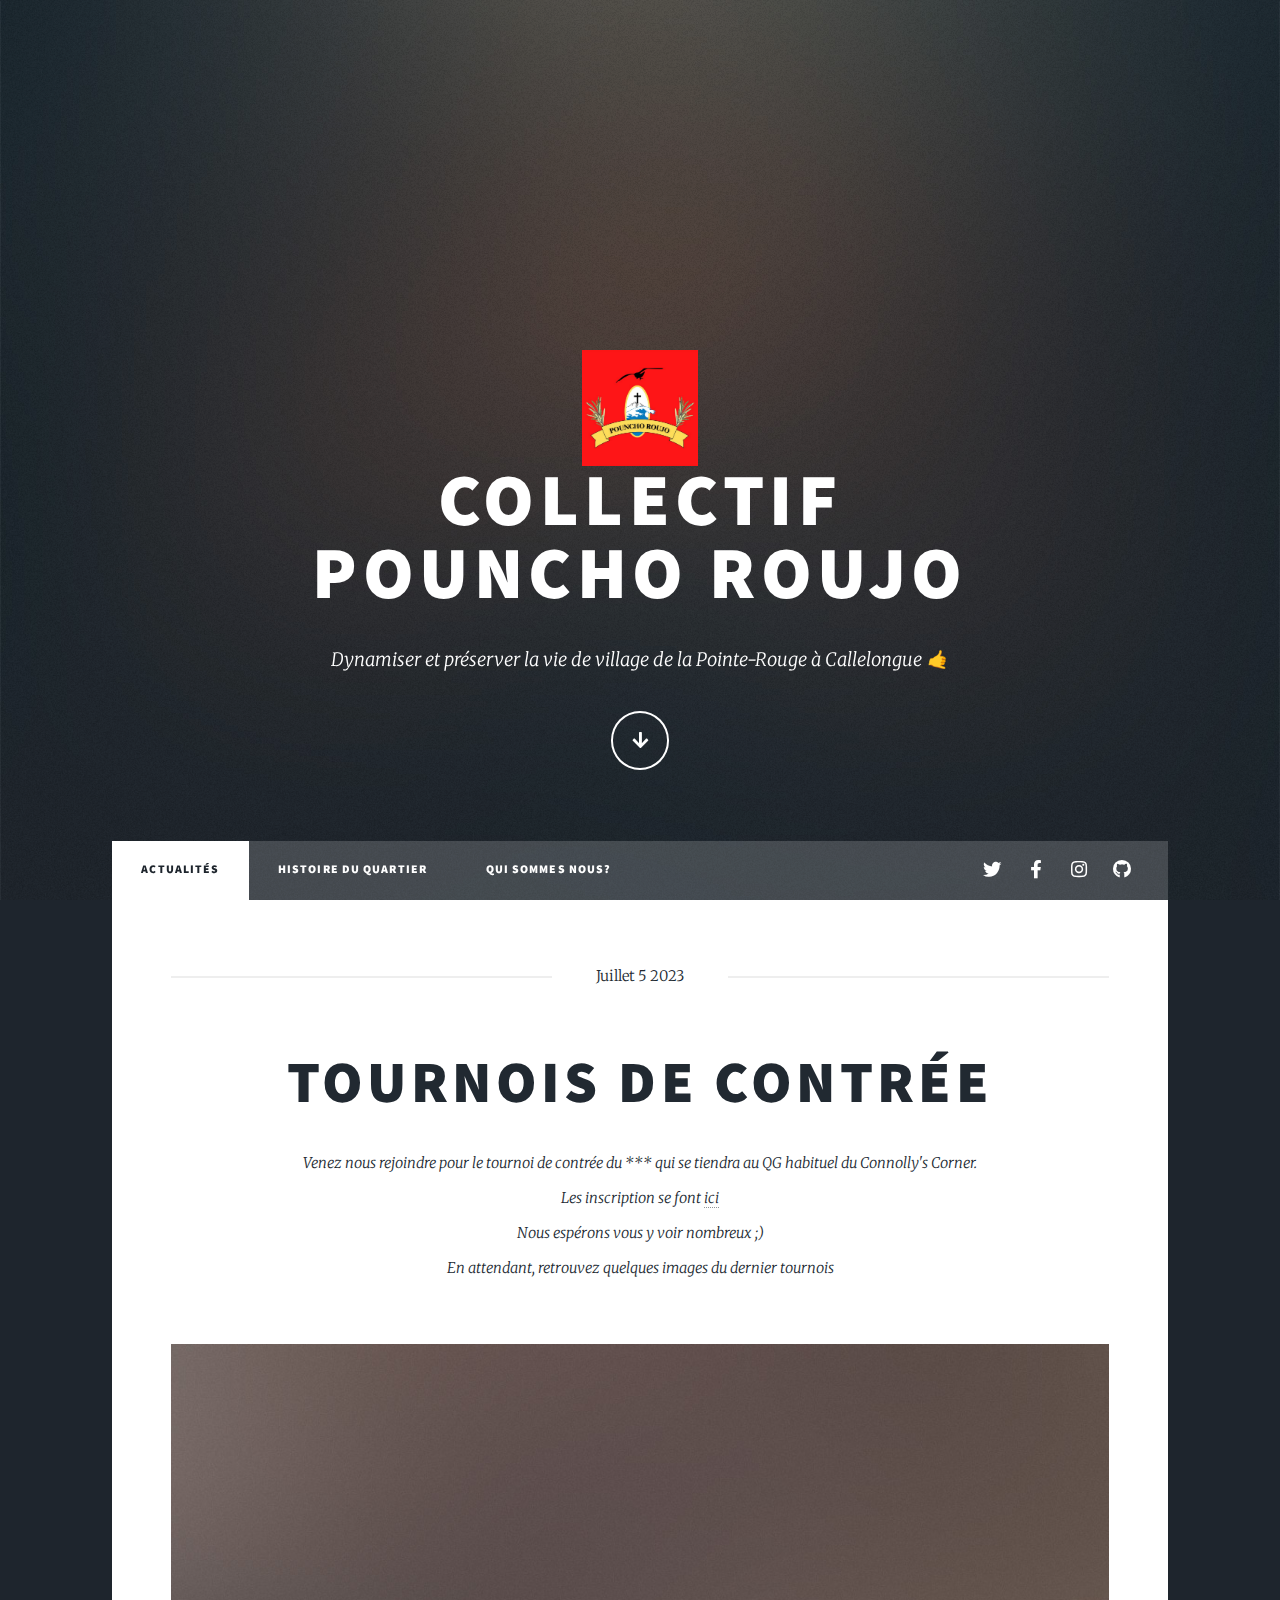
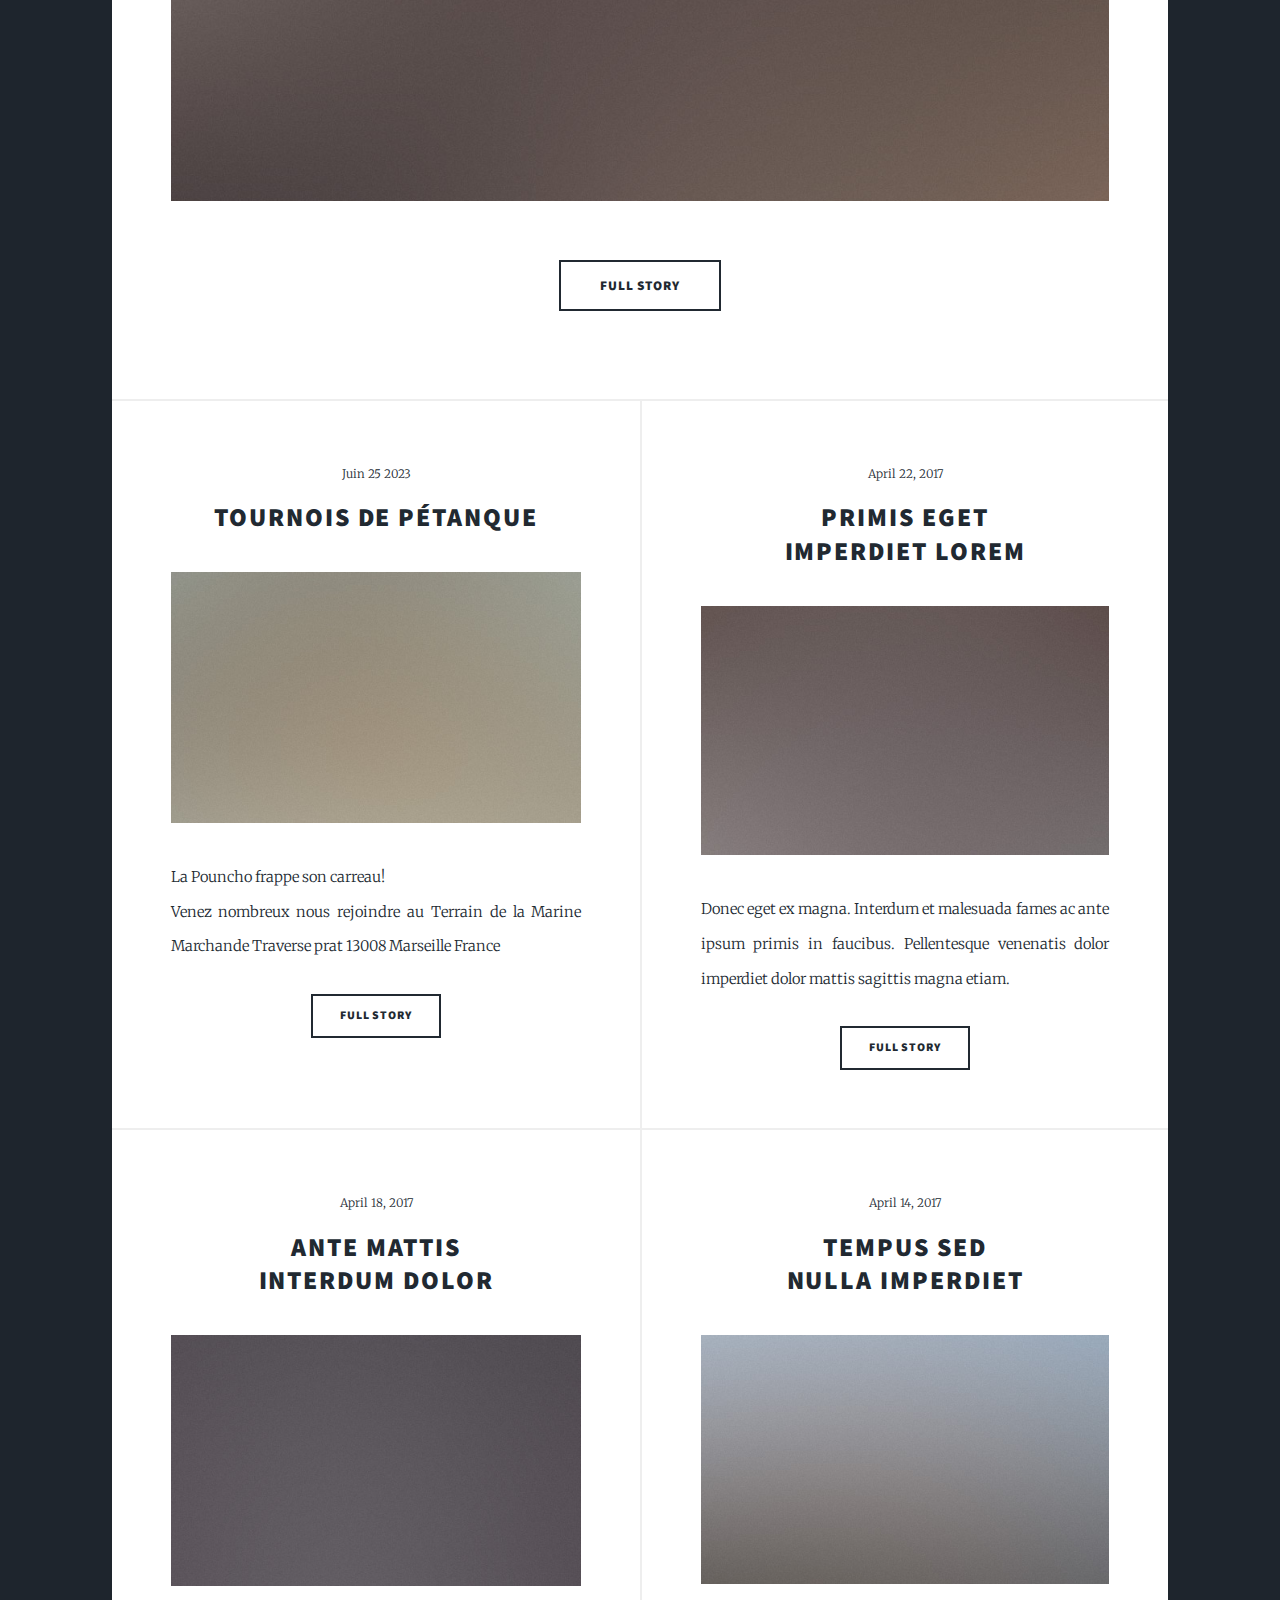
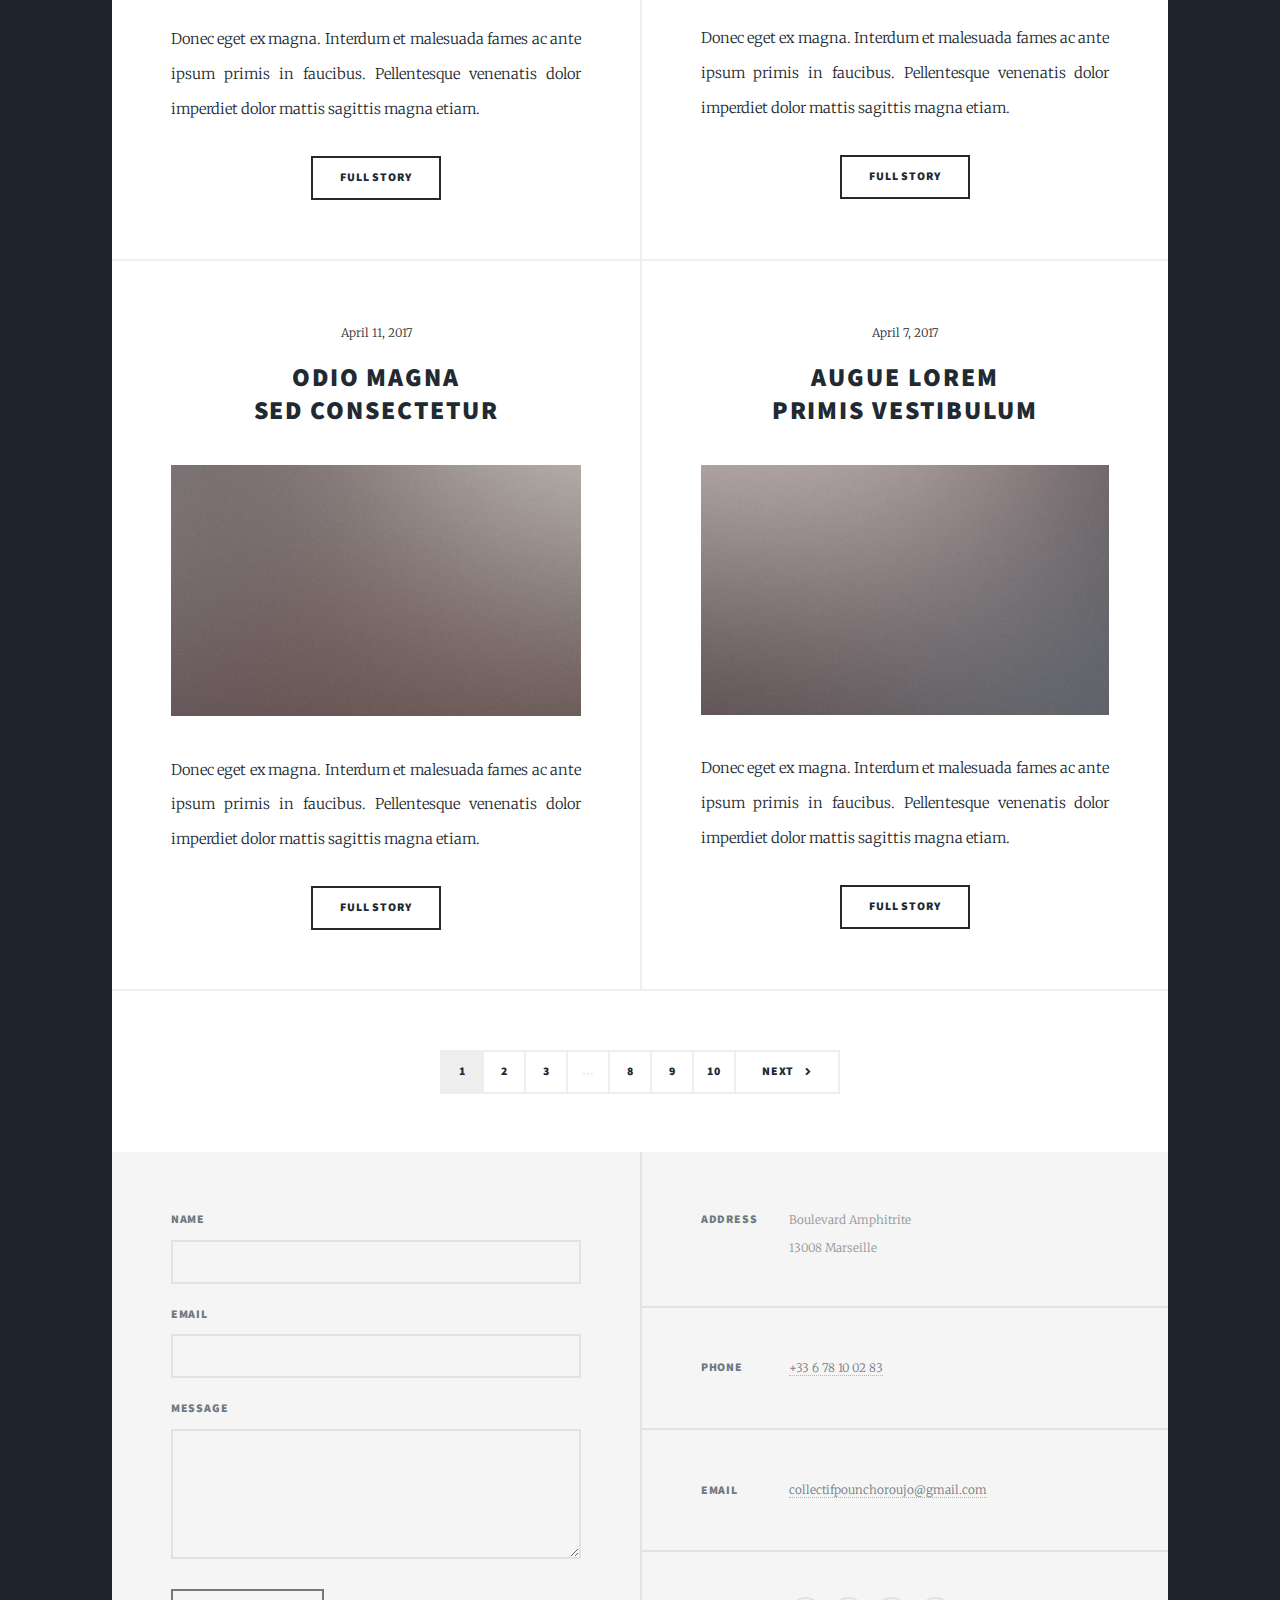
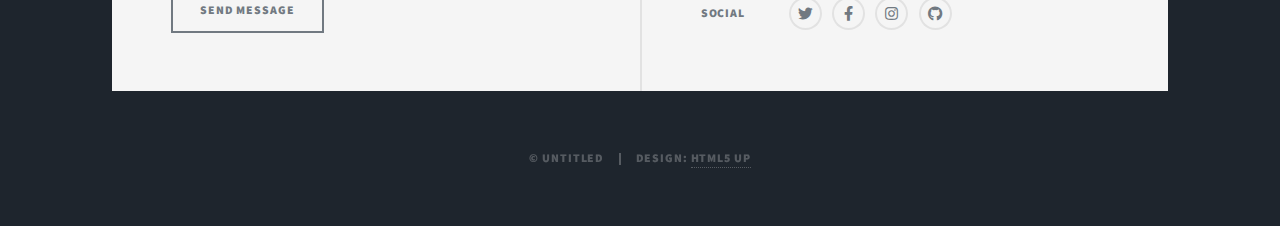
==== commit 4171add1: "modif text" ====
--- a/index.html
+++ b/index.html
@@ -15,8 +15,7 @@
 	<body class="is-preload">
 
 		<!-- Wrapper -->
-			<div id="wrapper" class="fade-in"
-			>
+			<div id="wrapper" class="fade-in">
 
 				<!-- Intro -->
 					<div id="intro">
@@ -31,7 +30,7 @@
 
 				<!-- Header -->
 					<header id="header">
-						<a href="index.html" class="logo">Actualités</a>
+						<a href="index.html" class="logo">Contact</a>
 					</header>
 
 				<!-- Nav -->
@@ -70,12 +69,14 @@
 							<section class="posts">
 								<article>
 									<header>
-										<span class="date">April 24, 2017</span>
-										<h2><a href="#">Sed magna<br />
-										ipsum faucibus</a></h2>
+										<span class="date">Juin 25 2023</span>
+										<h2><a href="#">Tournois de pétanque<br /></a></h2>
 									</header>
 									<a href="#" class="image fit"><img src="images/pic02.jpg" alt="" /></a>
-									<p>Donec eget ex magna. Interdum et malesuada fames ac ante ipsum primis in faucibus. Pellentesque venenatis dolor imperdiet dolor mattis sagittis magna etiam.</p>
+									<p>La Pouncho frappe son carreau!<br> Venez nombreux nous rejoindre au Terrain de la Marine Marchande
+										Traverse prat
+										13008 Marseille
+										France</p>
 									<ul class="actions special">
 										<li><a href="#" class="button">Full Story</a></li>
 									</ul>
@@ -185,16 +186,15 @@
 						<section class="split contact">
 							<section class="alt">
 								<h3>Address</h3>
-								<p>1234 Somewhere Road #87257<br />
-								Nashville, TN 00000-0000</p>
+								<p>Boulevard Amphitrite<br />13008 Marseille</p>
 							</section>
 							<section>
 								<h3>Phone</h3>
-								<p><a href="#">(000) 000-0000</a></p>
+								<p><a href="#">+33 6 78 10 02 83</a></p>
 							</section>
 							<section>
 								<h3>Email</h3>
-								<p><a href="#">info@untitled.tld</a></p>
+								<p><a href="collectifpounchoroujo@gmail.com">collectifpounchoroujo@gmail.com</a></p>
 							</section>
 							<section>
 								<h3>Social</h3>
--- a/assets/css/noscript.css
+++ b/assets/css/noscript.css
@@ -10,7 +10,8 @@
 
 	#wrapper {
 		background-color: #212931;
-		background-image: url("../../images/overlay.png"), linear-gradient(0deg, rgba(0, 0, 0, 0.1), rgba(0, 0, 0, 0.1)), url("../../images/bg.jpg");
+		/* background-image: url("../../images/overlay.png"), linear-gradient(0deg, rgba(0, 0, 0, 0.1), rgba(0, 0, 0, 0.1)), url("../../images/bg.jpg"); */
+		background-image: url("../../../images/overlay.png") linear-gradient(0deg, rgba(0, 0, 0, 0.1), rgba(0, 0, 0, 0.1)), url("../../../images/pLogo.png");
 		background-size: auto,auto,	100% auto;
 		background-position: center,center,	top center;
 		background-repeat: repeat,	no-repeat,	no-repeat;
